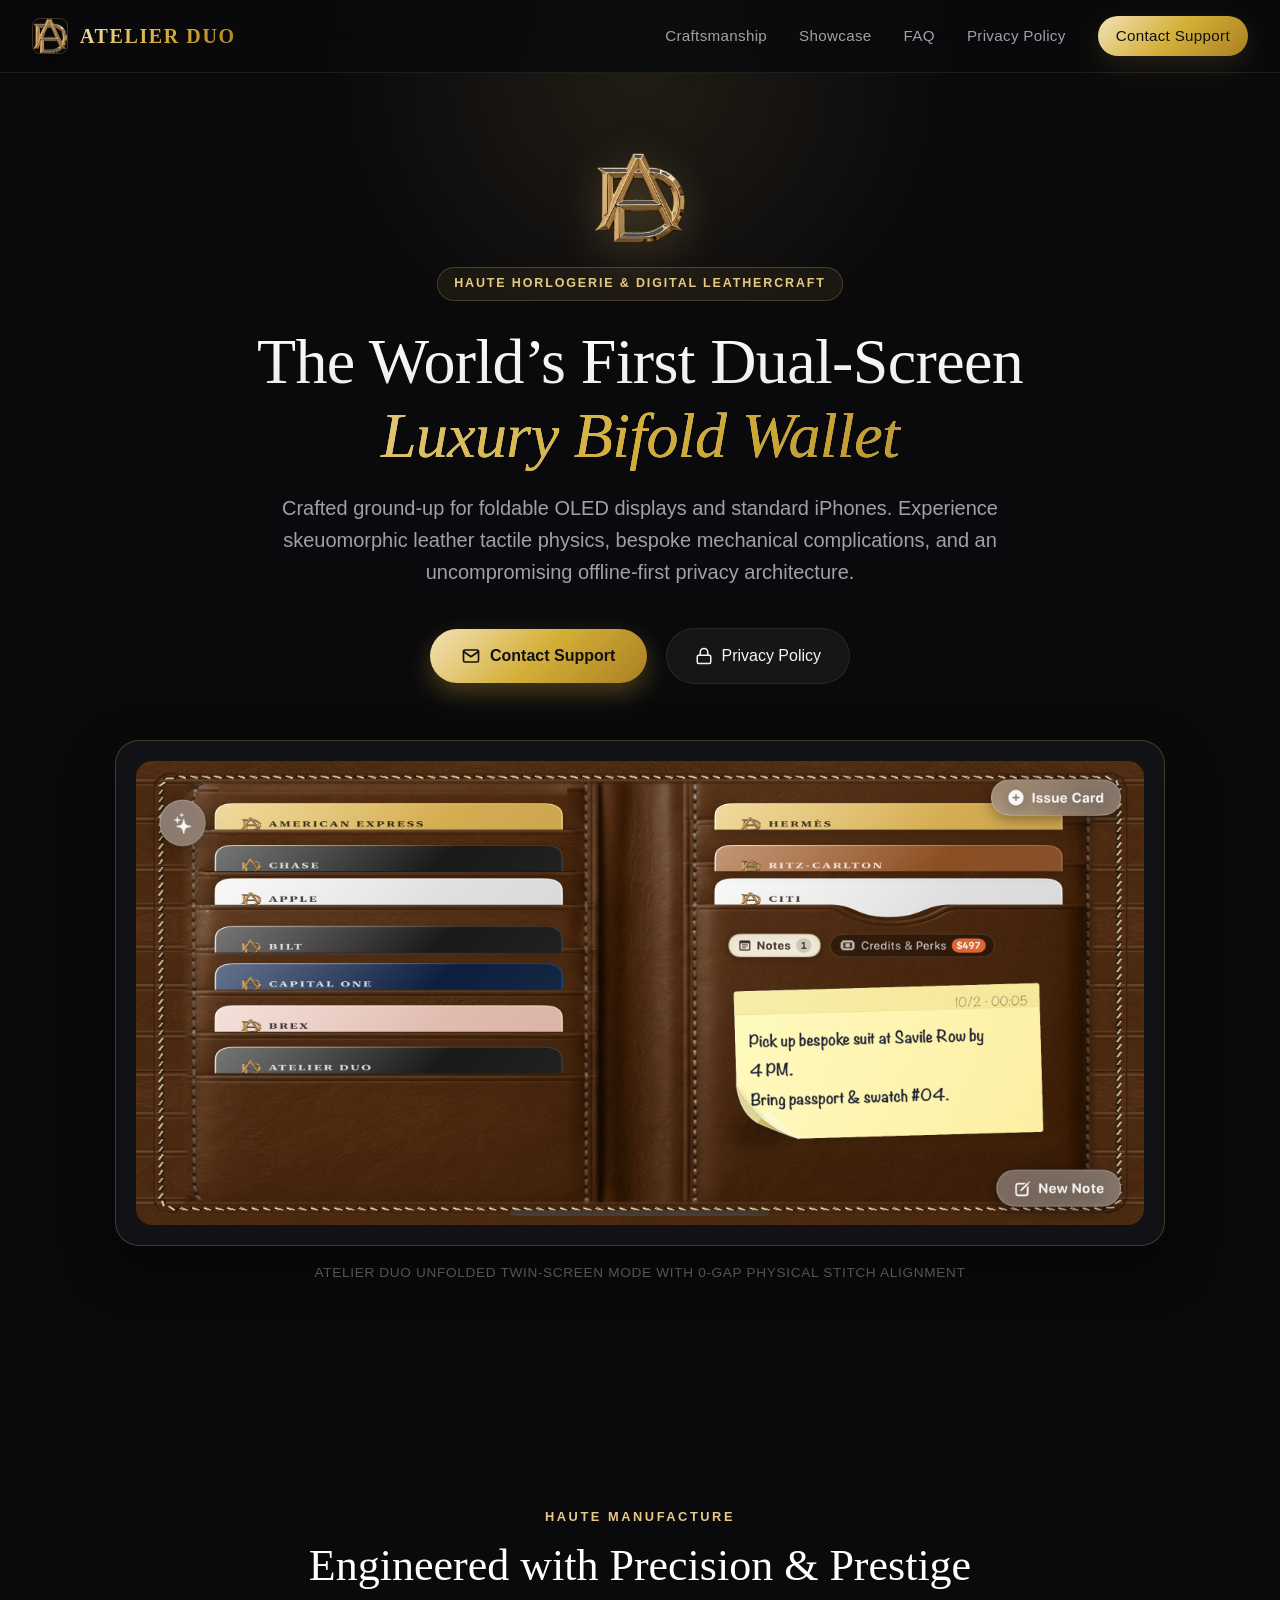
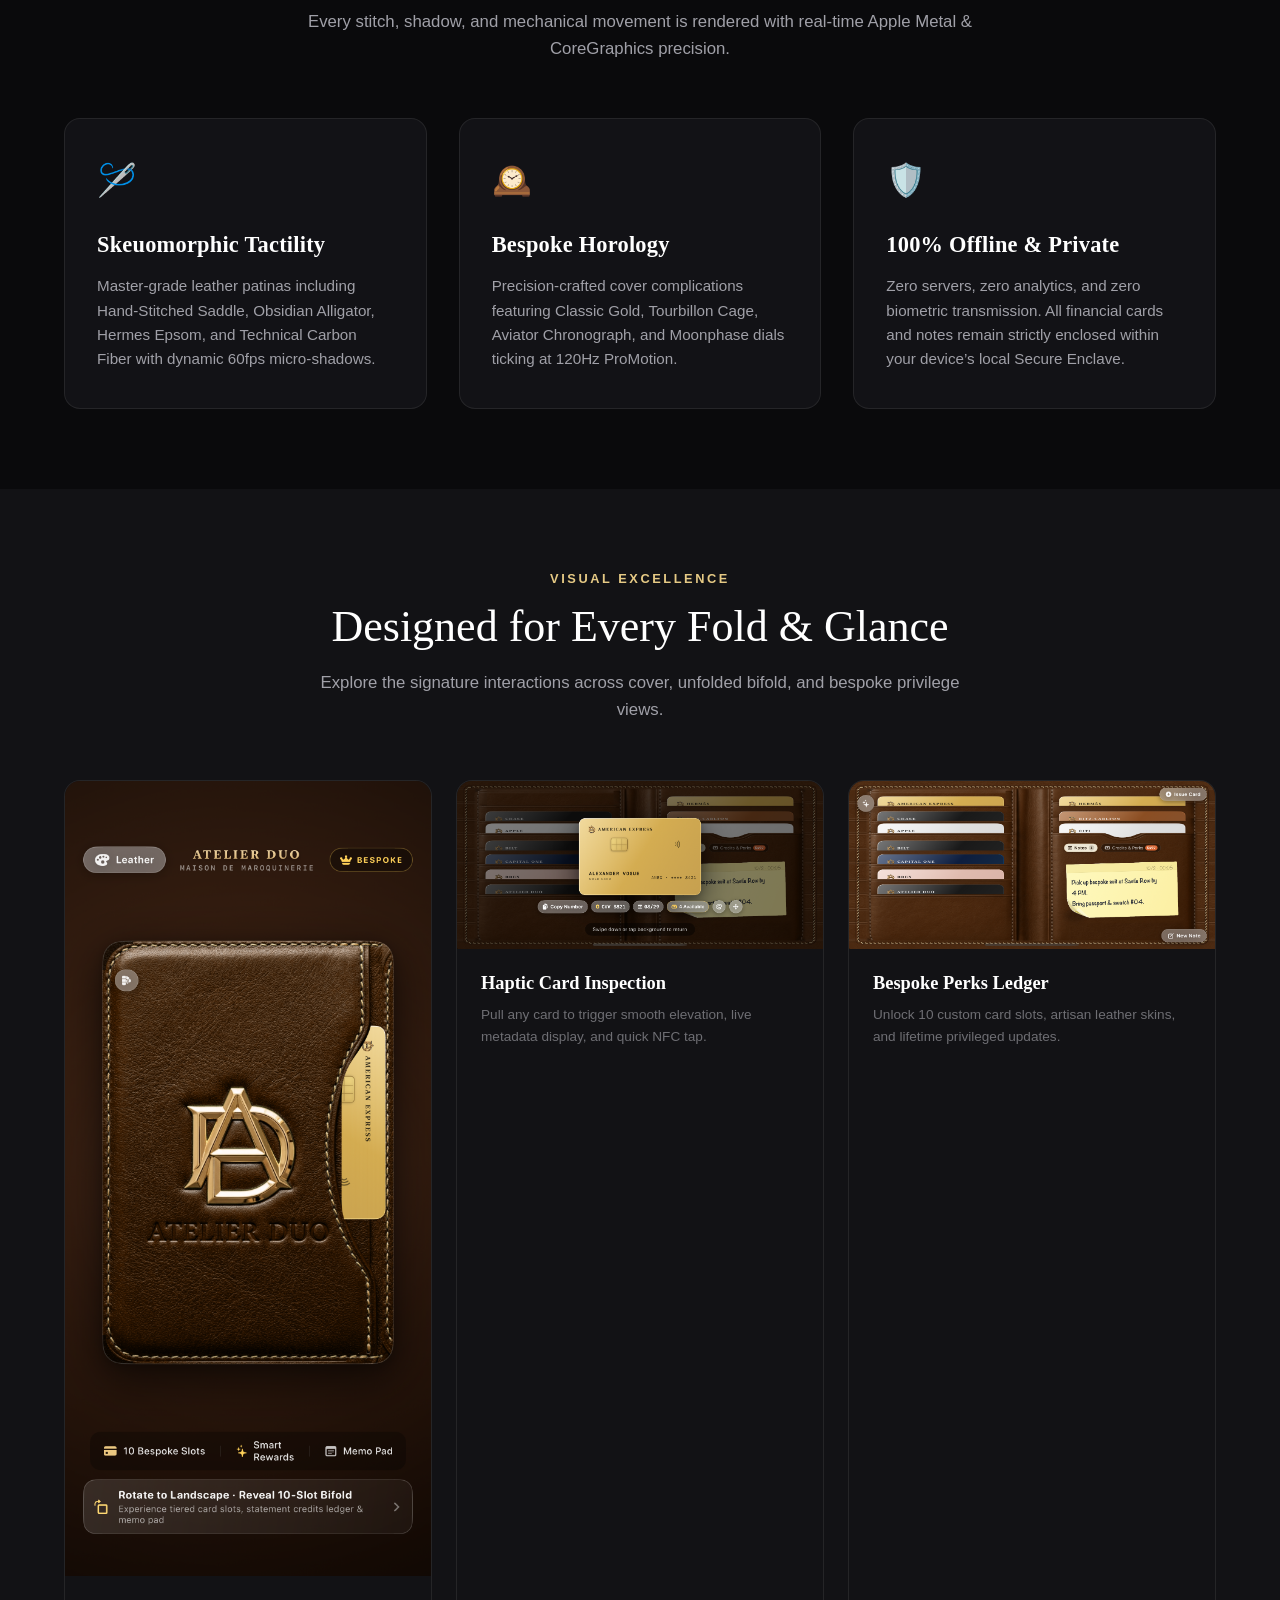
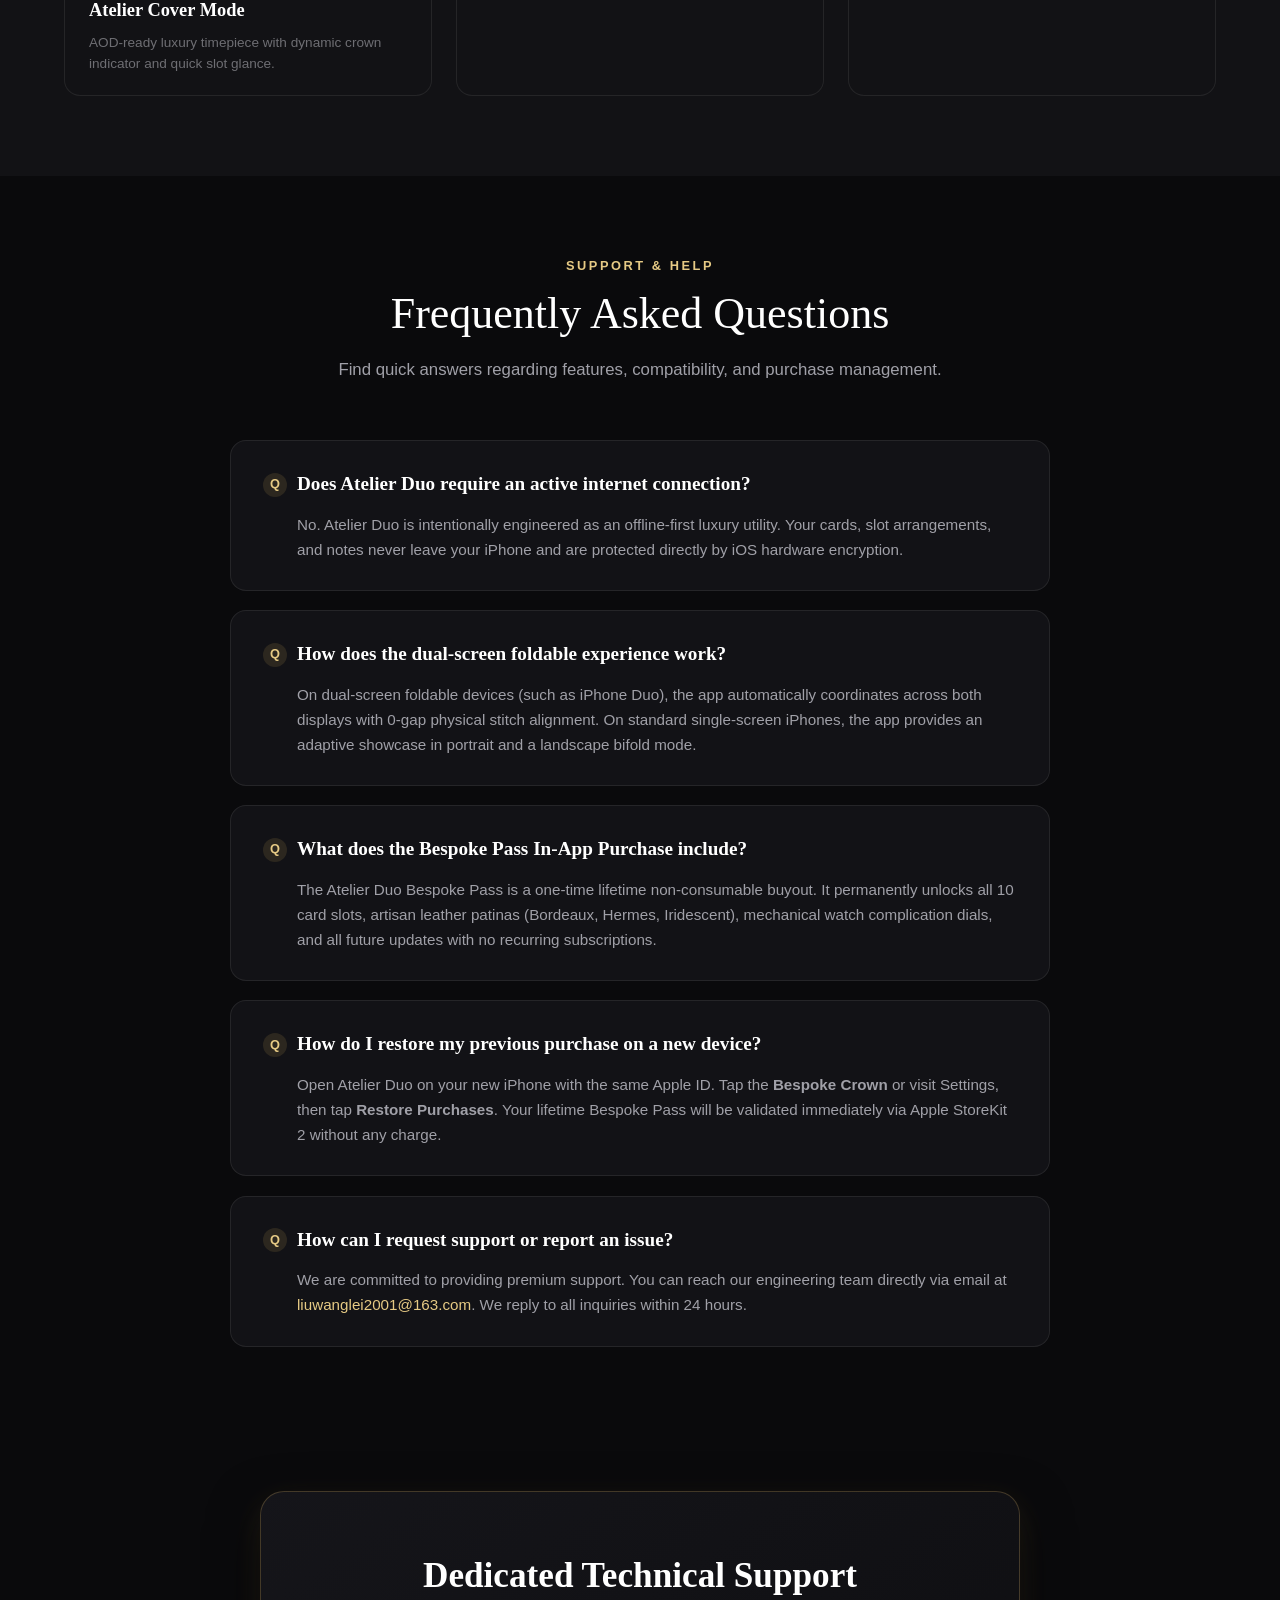
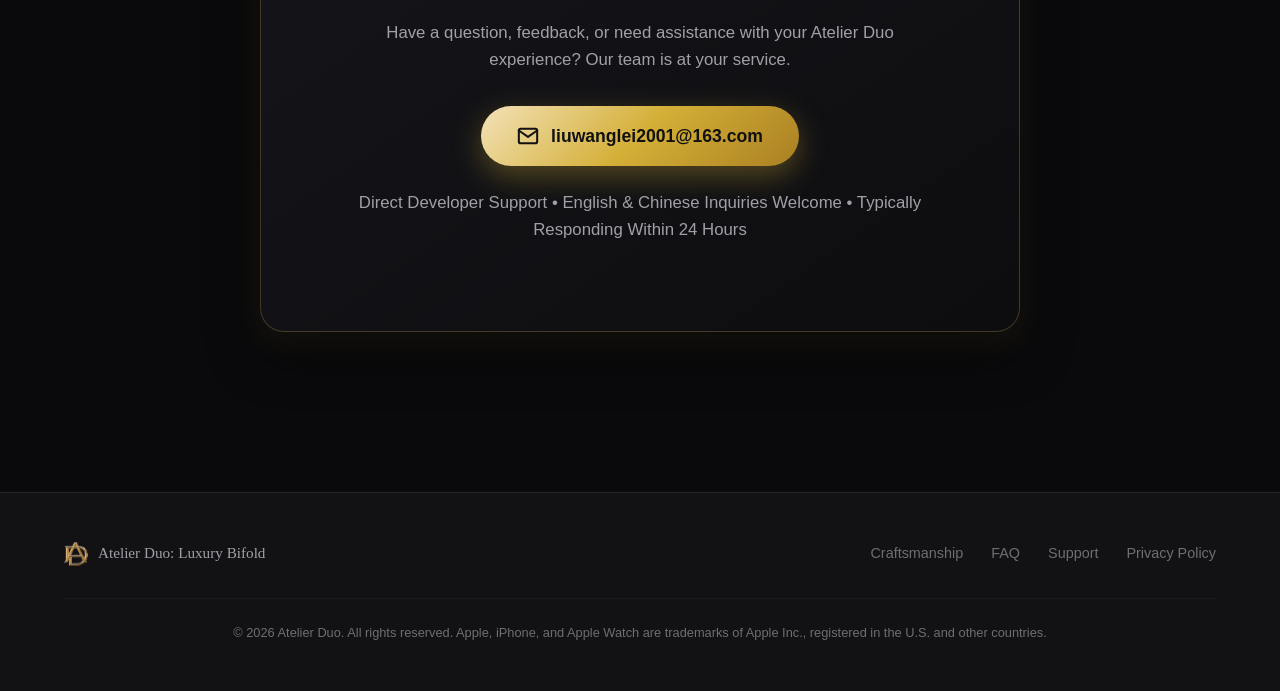
==== index.html @ edeb7d52 "feat: initial release of Atelier Duo official support and privacy policy site" ====
<!doctype html>
<html lang="en">
<head>
  <meta charset="utf-8">
  <meta name="viewport" content="width=device-width, initial-scale=1.0">
  <title>Atelier Duo: Luxury Bifold — Official Support & Showcase</title>
  <meta name="description" content="Official technical support, FAQ, and craftsmanship showcase for Atelier Duo: Luxury Bifold on iOS. Built for dual-screen foldables and standard iPhones.">
  <meta property="og:title" content="Atelier Duo: Luxury Bifold">
  <meta property="og:description" content="The world's first dual-screen haute horlogerie and skeuomorphic leather wallet for iOS.">
  <meta property="og:type" content="website">
  <meta property="og:image" content="./assets/atelier_duo_emblem_gold.png">
  <link rel="icon" type="image/png" href="./assets/atelier_duo_emblem_gold.png">
  <link rel="stylesheet" href="./styles.css">
</head>
<body>

  <!-- Top Navigation -->
  <header class="topbar">
    <a class="brand" href="./index.html" aria-label="Atelier Duo Home">
      <img src="./assets/atelier_duo_emblem_gold.png" alt="Atelier Duo Crest" class="brand-icon">
      <span class="brand-name">Atelier Duo</span>
    </a>
    <nav class="nav">
      <a href="#features">Craftsmanship</a>
      <a href="#gallery">Showcase</a>
      <a href="#faq">FAQ</a>
      <a href="./privacy.html">Privacy Policy</a>
      <a href="#support" class="nav-cta">Contact Support</a>
    </nav>
  </header>

  <main>
    <!-- Hero Section -->
    <section class="hero">
      <div class="container">
        <img src="./assets/atelier_duo_emblem_gold.png" alt="Atelier Duo Crest" class="hero-crest">
        <div class="badge-tag">Haute Horlogerie & Digital Leathercraft</div>
        <h1>
          The World’s First Dual-Screen
          <span class="gold">Luxury Bifold Wallet</span>
        </h1>
        <p class="hero-lead">
          Crafted ground-up for foldable OLED displays and standard iPhones. Experience skeuomorphic leather tactile physics, bespoke mechanical complications, and an uncompromising offline-first privacy architecture.
        </p>
        <div class="hero-actions">
          <a href="#support" class="btn-primary">
            <svg width="18" height="18" viewBox="0 0 24 24" fill="none" stroke="currentColor" stroke-width="2.2" stroke-linecap="round" stroke-linejoin="round"><path d="M4 4h16c1.1 0 2 .9 2 2v12c0 1.1-.9 2-2 2H4c-1.1 0-2-.9-2-2V6c0-1.1.9-2 2-2z"></path><polyline points="22,6 12,13 2,6"></polyline></svg>
            Contact Support
          </a>
          <a href="./privacy.html" class="btn-secondary">
            <svg width="18" height="18" viewBox="0 0 24 24" fill="none" stroke="currentColor" stroke-width="2" stroke-linecap="round" stroke-linejoin="round"><rect x="3" y="11" width="18" height="11" rx="2" ry="2"></rect><path d="M7 11V7a5 5 0 0 1 10 0v4"></path></svg>
            Privacy Policy
          </a>
        </div>

        <!-- Hero Showcase Frame -->
        <div class="showcase-visual">
          <div class="showcase-frame">
            <img src="./assets/en_iphone17_landscape_bifold.png" alt="Atelier Duo Unfolded Bifold Display">
          </div>
          <p class="showcase-caption">Atelier Duo Unfolded Twin-Screen Mode with 0-Gap Physical Stitch Alignment</p>
        </div>
      </div>
    </section>

    <!-- Craftsmanship Features -->
    <section id="features" class="section">
      <div class="container">
        <div class="section-header">
          <p class="section-eyebrow">Haute Manufacture</p>
          <h2 class="section-title">Engineered with Precision & Prestige</h2>
          <p class="section-desc">Every stitch, shadow, and mechanical movement is rendered with real-time Apple Metal & CoreGraphics precision.</p>
        </div>

        <div class="grid-3">
          <div class="card">
            <div class="card-icon">🪡</div>
            <h3>Skeuomorphic Tactility</h3>
            <p>Master-grade leather patinas including Hand-Stitched Saddle, Obsidian Alligator, Hermes Epsom, and Technical Carbon Fiber with dynamic 60fps micro-shadows.</p>
          </div>

          <div class="card">
            <div class="card-icon">🕰️</div>
            <h3>Bespoke Horology</h3>
            <p>Precision-crafted cover complications featuring Classic Gold, Tourbillon Cage, Aviator Chronograph, and Moonphase dials ticking at 120Hz ProMotion.</p>
          </div>

          <div class="card">
            <div class="card-icon">🛡️</div>
            <h3>100% Offline & Private</h3>
            <p>Zero servers, zero analytics, and zero biometric transmission. All financial cards and notes remain strictly enclosed within your device’s local Secure Enclave.</p>
          </div>
        </div>
      </div>
    </section>

    <!-- Visual Showcase Gallery -->
    <section id="gallery" class="section" style="background: var(--bg-secondary);">
      <div class="container">
        <div class="section-header">
          <p class="section-eyebrow">Visual Excellence</p>
          <h2 class="section-title">Designed for Every Fold & Glance</h2>
          <p class="section-desc">Explore the signature interactions across cover, unfolded bifold, and bespoke privilege views.</p>
        </div>

        <div class="gallery-grid">
          <div class="gallery-item">
            <img src="./assets/en_iphone17_cover_fixed_safearea.png" alt="Cover Clock & Quick Glance">
            <div class="gallery-item-info">
              <h4 class="gallery-item-title">Atelier Cover Mode</h4>
              <p class="gallery-item-desc">AOD-ready luxury timepiece with dynamic crown indicator and quick slot glance.</p>
            </div>
          </div>

          <div class="gallery-item">
            <img src="./assets/en_iphone17_hero_pulled.png" alt="Tactile Card Pull Interaction">
            <div class="gallery-item-info">
              <h4 class="gallery-item-title">Haptic Card Inspection</h4>
              <p class="gallery-item-desc">Pull any card to trigger smooth elevation, live metadata display, and quick NFC tap.</p>
            </div>
          </div>

          <div class="gallery-item">
            <img src="./assets/en_iphone17_perks_unlocked.png" alt="Bespoke Pass Perks Ledger">
            <div class="gallery-item-info">
              <h4 class="gallery-item-title">Bespoke Perks Ledger</h4>
              <p class="gallery-item-desc">Unlock 10 custom card slots, artisan leather skins, and lifetime privileged updates.</p>
            </div>
          </div>
        </div>
      </div>
    </section>

    <!-- Frequently Asked Questions -->
    <section id="faq" class="section">
      <div class="container">
        <div class="section-header">
          <p class="section-eyebrow">Support & Help</p>
          <h2 class="section-title">Frequently Asked Questions</h2>
          <p class="section-desc">Find quick answers regarding features, compatibility, and purchase management.</p>
        </div>

        <div class="faq-list">
          <div class="faq-item">
            <h3 class="faq-question">Does Atelier Duo require an active internet connection?</h3>
            <p class="faq-answer">No. Atelier Duo is intentionally engineered as an offline-first luxury utility. Your cards, slot arrangements, and notes never leave your iPhone and are protected directly by iOS hardware encryption.</p>
          </div>

          <div class="faq-item">
            <h3 class="faq-question">How does the dual-screen foldable experience work?</h3>
            <p class="faq-answer">On dual-screen foldable devices (such as iPhone Duo), the app automatically coordinates across both displays with 0-gap physical stitch alignment. On standard single-screen iPhones, the app provides an adaptive showcase in portrait and a landscape bifold mode.</p>
          </div>

          <div class="faq-item">
            <h3 class="faq-question">What does the Bespoke Pass In-App Purchase include?</h3>
            <p class="faq-answer">The Atelier Duo Bespoke Pass is a one-time lifetime non-consumable buyout. It permanently unlocks all 10 card slots, artisan leather patinas (Bordeaux, Hermes, Iridescent), mechanical watch complication dials, and all future updates with no recurring subscriptions.</p>
          </div>

          <div class="faq-item">
            <h3 class="faq-question">How do I restore my previous purchase on a new device?</h3>
            <p class="faq-answer">Open Atelier Duo on your new iPhone with the same Apple ID. Tap the <strong>Bespoke Crown</strong> or visit Settings, then tap <strong>Restore Purchases</strong>. Your lifetime Bespoke Pass will be validated immediately via Apple StoreKit 2 without any charge.</p>
          </div>

          <div class="faq-item">
            <h3 class="faq-question">How can I request support or report an issue?</h3>
            <p class="faq-answer">We are committed to providing premium support. You can reach our engineering team directly via email at <a href="mailto:liuwanglei2001@163.com">liuwanglei2001@163.com</a>. We reply to all inquiries within 24 hours.</p>
          </div>
        </div>
      </div>
    </section>

    <!-- Technical Support Contact Section -->
    <section id="support" class="section" style="padding-top: 2rem;">
      <div class="container">
        <div class="support-box">
          <h2>Dedicated Technical Support</h2>
          <p>
            Have a question, feedback, or need assistance with your Atelier Duo experience? Our team is at your service.
          </p>
          <a href="mailto:liuwanglei2001@163.com?subject=Atelier%20Duo%20Support%20Request" class="contact-email-btn">
            <svg width="22" height="22" viewBox="0 0 24 24" fill="none" stroke="currentColor" stroke-width="2.2" stroke-linecap="round" stroke-linejoin="round"><path d="M4 4h16c1.1 0 2 .9 2 2v12c0 1.1-.9 2-2 2H4c-1.1 0-2-.9-2-2V6c0-1.1.9-2 2-2z"></path><polyline points="22,6 12,13 2,6"></polyline></svg>
            liuwanglei2001@163.com
          </a>
          <p class="contact-notes">
            Direct Developer Support • English & Chinese Inquiries Welcome • Typically Responding Within 24 Hours
          </p>
        </div>
      </div>
    </section>
  </main>

  <!-- Footer -->
  <footer>
    <div class="container">
      <div class="footer-content">
        <div class="footer-brand">
          <img src="./assets/atelier_duo_emblem_gold.png" alt="Emblem" style="width: 24px; height: 24px;">
          <span>Atelier Duo: Luxury Bifold</span>
        </div>
        <div class="footer-links">
          <a href="#features">Craftsmanship</a>
          <a href="#faq">FAQ</a>
          <a href="#support">Support</a>
          <a href="./privacy.html">Privacy Policy</a>
        </div>
      </div>
      <div class="footer-copy">
        <p>&copy; 2026 Atelier Duo. All rights reserved. Apple, iPhone, and Apple Watch are trademarks of Apple Inc., registered in the U.S. and other countries.</p>
      </div>
    </div>
  </footer>

</body>
</html>
---- styles.css ----
/* Atelier Duo: Luxury Bifold — Official Style System */
:root {
  --bg-primary: #0A0A0C;
  --bg-secondary: #121215;
  --bg-card: rgba(22, 22, 26, 0.75);
  --bg-card-hover: rgba(28, 28, 33, 0.9);
  --border-subtle: rgba(255, 255, 255, 0.08);
  --border-gold: rgba(197, 160, 89, 0.28);
  --border-gold-glow: rgba(230, 202, 133, 0.45);
  --gold-primary: #C5A059;
  --gold-light: #E6CA85;
  --gold-dark: #8F6B32;
  --gold-gradient: linear-gradient(135deg, #F3E2B8 0%, #D4AF37 50%, #AA8022 100%);
  --text-primary: #F5F5F7;
  --text-secondary: #A0A0A8;
  --text-muted: #6E6E73;
  --font-serif: "New York", "Didot", "Bodoni MT", "Cinzel", Georgia, serif;
  --font-sans: -apple-system, BlinkMacSystemFont, "SF Pro Display", "SF Pro Text", "Helvetica Neue", sans-serif;
  --shadow-luxury: 0 20px 50px rgba(0, 0, 0, 0.6);
  --shadow-gold: 0 10px 30px rgba(197, 160, 89, 0.15);
  --radius-sm: 8px;
  --radius-md: 16px;
  --radius-lg: 24px;
}

* {
  margin: 0;
  padding: 0;
  box-sizing: border-box;
}

html {
  scroll-behavior: smooth;
}

body {
  background-color: var(--bg-primary);
  color: var(--text-primary);
  font-family: var(--font-sans);
  font-size: 16px;
  line-height: 1.6;
  -webkit-font-smoothing: antialiased;
  -moz-osx-font-smoothing: grayscale;
  overflow-x: hidden;
  position: relative;
}

/* Background Atmosphere Glows */
body::before {
  content: "";
  position: fixed;
  top: -150px;
  left: 50%;
  transform: translateX(-50%);
  width: 800px;
  height: 450px;
  background: radial-gradient(circle, rgba(197, 160, 89, 0.12) 0%, rgba(10, 10, 12, 0) 70%);
  pointer-events: none;
  z-index: 0;
}

a {
  color: var(--gold-light);
  text-decoration: none;
  transition: all 0.25s ease;
}

a:hover {
  color: #FFF;
}

/* Top Navigation Bar */
.topbar {
  position: sticky;
  top: 0;
  z-index: 100;
  display: flex;
  align-items: center;
  justify-content: space-between;
  padding: 1rem 2rem;
  background: rgba(10, 10, 12, 0.82);
  backdrop-filter: blur(20px);
  -webkit-backdrop-filter: blur(20px);
  border-bottom: 1px solid var(--border-subtle);
}

.brand {
  display: flex;
  align-items: center;
  gap: 12px;
  text-decoration: none;
}

.brand-icon {
  width: 36px;
  height: 36px;
  border-radius: 8px;
  object-fit: cover;
  box-shadow: 0 4px 12px rgba(0, 0, 0, 0.5);
  border: 1px solid var(--border-gold);
}

.brand-name {
  font-family: var(--font-serif);
  font-size: 1.25rem;
  font-weight: 600;
  letter-spacing: 0.08em;
  background: var(--gold-gradient);
  -webkit-background-clip: text;
  -webkit-text-fill-color: transparent;
  text-transform: uppercase;
}

.nav {
  display: flex;
  align-items: center;
  gap: 2rem;
}

.nav a {
  color: var(--text-secondary);
  font-size: 0.95rem;
  font-weight: 500;
  letter-spacing: 0.02em;
}

.nav a:hover, .nav a.active {
  color: var(--gold-light);
}

.nav-cta {
  padding: 8px 18px;
  border-radius: 30px;
  background: var(--gold-gradient);
  color: #111 !important;
  font-weight: 600;
  font-size: 0.9rem;
  letter-spacing: 0.03em;
  box-shadow: var(--shadow-gold);
  transition: transform 0.2s ease, box-shadow 0.2s ease;
}

.nav-cta:hover {
  transform: translateY(-1px);
  box-shadow: 0 6px 20px rgba(212, 175, 55, 0.35);
}

/* Layout Containers */
.container {
  max-width: 1200px;
  margin: 0 auto;
  padding: 0 1.5rem;
  position: relative;
  z-index: 1;
}

/* Hero Section */
.hero {
  padding: 5rem 0 4rem;
  text-align: center;
  position: relative;
}

.hero-crest {
  width: 90px;
  height: 90px;
  margin: 0 auto 1.5rem;
  display: block;
  filter: drop-shadow(0 10px 20px rgba(197, 160, 89, 0.3));
  animation: crest-float 6s ease-in-out infinite;
}

@keyframes crest-float {
  0%, 100% { transform: translateY(0); }
  50% { transform: translateY(-6px); }
}

.badge-tag {
  display: inline-block;
  padding: 6px 16px;
  font-size: 0.78rem;
  font-weight: 600;
  letter-spacing: 0.15em;
  text-transform: uppercase;
  color: var(--gold-light);
  border: 1px solid var(--border-gold);
  border-radius: 20px;
  background: rgba(197, 160, 89, 0.08);
  margin-bottom: 1.5rem;
}

.hero h1 {
  font-family: var(--font-serif);
  font-size: clamp(2.5rem, 5vw, 4.2rem);
  font-weight: 500;
  line-height: 1.15;
  letter-spacing: -0.01em;
  margin-bottom: 1.25rem;
  background: linear-gradient(180deg, #FFFFFF 0%, #D4D4D8 100%);
  -webkit-background-clip: text;
  -webkit-text-fill-color: transparent;
}

.hero h1 span.gold {
  background: var(--gold-gradient);
  -webkit-background-clip: text;
  -webkit-text-fill-color: transparent;
  display: block;
  font-style: italic;
  font-family: var(--font-serif);
}

.hero-lead {
  font-size: clamp(1.05rem, 2vw, 1.25rem);
  color: var(--text-secondary);
  max-width: 720px;
  margin: 0 auto 2.5rem;
  line-height: 1.6;
}

.hero-actions {
  display: flex;
  justify-content: center;
  align-items: center;
  gap: 1.2rem;
  flex-wrap: wrap;
}

.btn-primary {
  display: inline-flex;
  align-items: center;
  gap: 10px;
  background: var(--gold-gradient);
  color: #111;
  font-weight: 600;
  padding: 14px 32px;
  border-radius: 40px;
  font-size: 1rem;
  box-shadow: 0 10px 25px rgba(212, 175, 55, 0.3);
  transition: all 0.25s ease;
}

.btn-primary:hover {
  transform: translateY(-2px);
  box-shadow: 0 14px 35px rgba(212, 175, 55, 0.45);
  color: #000;
}

.btn-secondary {
  display: inline-flex;
  align-items: center;
  gap: 8px;
  background: rgba(255, 255, 255, 0.05);
  color: var(--text-primary);
  font-weight: 500;
  padding: 14px 28px;
  border-radius: 40px;
  font-size: 1rem;
  border: 1px solid var(--border-subtle);
  transition: all 0.25s ease;
}

.btn-secondary:hover {
  background: rgba(255, 255, 255, 0.1);
  border-color: var(--border-gold);
  color: var(--gold-light);
}

/* Showcase Visual Banner */
.showcase-visual {
  margin: 3.5rem auto 5rem;
  max-width: 1050px;
  position: relative;
}

.showcase-frame {
  background: var(--bg-card);
  border: 1px solid var(--border-gold);
  border-radius: var(--radius-lg);
  padding: 1.25rem;
  box-shadow: var(--shadow-luxury);
  position: relative;
  overflow: hidden;
}

.showcase-frame img {
  width: 100%;
  height: auto;
  border-radius: calc(var(--radius-lg) - 8px);
  display: block;
}

.showcase-caption {
  margin-top: 1rem;
  font-size: 0.85rem;
  color: var(--text-muted);
  text-align: center;
  letter-spacing: 0.05em;
  text-transform: uppercase;
}

/* Feature Grid */
.section {
  padding: 5rem 0;
}

.section-header {
  text-align: center;
  max-width: 680px;
  margin: 0 auto 3.5rem;
}

.section-eyebrow {
  font-size: 0.8rem;
  font-weight: 600;
  letter-spacing: 0.2em;
  text-transform: uppercase;
  color: var(--gold-light);
  margin-bottom: 0.75rem;
}

.section-title {
  font-family: var(--font-serif);
  font-size: clamp(2rem, 3.5vw, 2.75rem);
  font-weight: 500;
  line-height: 1.2;
  margin-bottom: 1rem;
  color: #FFF;
}

.section-desc {
  font-size: 1.05rem;
  color: var(--text-secondary);
}

.grid-3 {
  display: grid;
  grid-template-columns: repeat(auto-fit, minmax(320px, 1fr));
  gap: 2rem;
}

.card {
  background: var(--bg-card);
  border: 1px solid var(--border-subtle);
  border-radius: var(--radius-md);
  padding: 2.25rem 2rem;
  transition: all 0.3s ease;
  position: relative;
  overflow: hidden;
}

.card::before {
  content: "";
  position: absolute;
  top: 0;
  left: 0;
  right: 0;
  height: 2px;
  background: var(--gold-gradient);
  opacity: 0;
  transition: opacity 0.3s ease;
}

.card:hover {
  transform: translateY(-4px);
  border-color: var(--border-gold);
  background: var(--bg-card-hover);
  box-shadow: 0 15px 35px rgba(0, 0, 0, 0.4);
}

.card:hover::before {
  opacity: 1;
}

.card-icon {
  font-size: 2rem;
  margin-bottom: 1.25rem;
  display: inline-block;
}

.card h3 {
  font-family: var(--font-serif);
  font-size: 1.4rem;
  font-weight: 600;
  color: #FFF;
  margin-bottom: 0.75rem;
  letter-spacing: 0.01em;
}

.card p {
  color: var(--text-secondary);
  font-size: 0.95rem;
  line-height: 1.6;
}

/* Gallery Showcase */
.gallery-grid {
  display: grid;
  grid-template-columns: repeat(auto-fit, minmax(280px, 1fr));
  gap: 1.5rem;
  margin-top: 2.5rem;
}

.gallery-item {
  background: var(--bg-secondary);
  border: 1px solid var(--border-subtle);
  border-radius: var(--radius-md);
  overflow: hidden;
  transition: all 0.3s ease;
}

.gallery-item:hover {
  border-color: var(--border-gold);
  transform: translateY(-4px);
}

.gallery-item img {
  width: 100%;
  height: auto;
  display: block;
}

.gallery-item-info {
  padding: 1.25rem 1.5rem;
}

.gallery-item-title {
  font-family: var(--font-serif);
  font-size: 1.15rem;
  color: #FFF;
  margin-bottom: 0.35rem;
}

.gallery-item-desc {
  font-size: 0.85rem;
  color: var(--text-muted);
}

/* FAQ Accordion */
.faq-list {
  max-width: 820px;
  margin: 0 auto;
  display: flex;
  flex-direction: column;
  gap: 1.2rem;
}

.faq-item {
  background: var(--bg-card);
  border: 1px solid var(--border-subtle);
  border-radius: var(--radius-md);
  padding: 1.75rem 2rem;
  transition: border-color 0.25s ease;
}

.faq-item:hover {
  border-color: var(--border-gold);
}

.faq-question {
  font-family: var(--font-serif);
  font-size: 1.2rem;
  font-weight: 600;
  color: #FFF;
  margin-bottom: 0.75rem;
  display: flex;
  align-items: center;
  gap: 10px;
}

.faq-question::before {
  content: "Q";
  display: inline-flex;
  align-items: center;
  justify-content: center;
  width: 24px;
  height: 24px;
  border-radius: 50%;
  background: rgba(197, 160, 89, 0.15);
  color: var(--gold-light);
  font-size: 0.8rem;
  font-family: var(--font-sans);
  font-weight: 700;
}

.faq-answer {
  color: var(--text-secondary);
  font-size: 0.95rem;
  line-height: 1.65;
  padding-left: 34px;
}

/* Support Contact Box */
.support-box {
  background: linear-gradient(145deg, rgba(22, 22, 27, 0.95) 0%, rgba(14, 14, 17, 0.95) 100%);
  border: 1px solid var(--border-gold);
  border-radius: var(--radius-lg);
  padding: 3.5rem 2.5rem;
  text-align: center;
  max-width: 760px;
  margin: 2rem auto 0;
  box-shadow: var(--shadow-luxury), var(--shadow-gold);
  position: relative;
}

.support-box h2 {
  font-family: var(--font-serif);
  font-size: 2.2rem;
  color: #FFF;
  margin-bottom: 1rem;
}

.support-box p {
  color: var(--text-secondary);
  font-size: 1.05rem;
  margin-bottom: 2rem;
  max-width: 580px;
  margin-left: auto;
  margin-right: auto;
}

.contact-email-btn {
  display: inline-flex;
  align-items: center;
  gap: 12px;
  background: var(--gold-gradient);
  color: #111;
  font-weight: 700;
  font-size: 1.1rem;
  padding: 16px 36px;
  border-radius: 40px;
  box-shadow: 0 10px 30px rgba(212, 175, 55, 0.35);
  transition: all 0.25s ease;
}

.contact-email-btn:hover {
  transform: translateY(-2px);
  box-shadow: 0 15px 40px rgba(212, 175, 55, 0.5);
  color: #000;
}

.contact-notes {
  margin-top: 1.5rem;
  font-size: 0.85rem;
  color: var(--text-muted);
}

/* Privacy Document Styling */
.privacy-page {
  padding: 4rem 0 6rem;
  max-width: 860px;
  margin: 0 auto;
}

.privacy-header {
  text-align: center;
  margin-bottom: 3.5rem;
  padding-bottom: 2rem;
  border-bottom: 1px solid var(--border-subtle);
}

.privacy-header h1 {
  font-family: var(--font-serif);
  font-size: clamp(2.2rem, 4vw, 3rem);
  font-weight: 500;
  color: #FFF;
  margin-bottom: 0.75rem;
}

.privacy-meta {
  color: var(--gold-light);
  font-size: 0.9rem;
  letter-spacing: 0.05em;
  text-transform: uppercase;
}

.privacy-body {
  font-size: 1rem;
  line-height: 1.8;
  color: #D4D4D8;
}

.privacy-body h2 {
  font-family: var(--font-serif);
  font-size: 1.6rem;
  font-weight: 600;
  color: #FFF;
  margin: 2.5rem 0 1rem;
  padding-bottom: 0.5rem;
  border-bottom: 1px solid rgba(255, 255, 255, 0.05);
}

.privacy-body p {
  margin-bottom: 1.25rem;
}

.privacy-body ul {
  margin: 0 0 1.5rem 1.5rem;
  color: var(--text-secondary);
}

.privacy-body li {
  margin-bottom: 0.5rem;
}

.privacy-highlight-box {
  background: rgba(197, 160, 89, 0.08);
  border: 1px solid var(--border-gold);
  border-radius: var(--radius-md);
  padding: 1.5rem;
  margin: 2rem 0;
}

.privacy-highlight-box p {
  margin: 0;
  color: var(--gold-light);
  font-weight: 500;
}

/* Footer */
footer {
  border-top: 1px solid var(--border-subtle);
  background: var(--bg-secondary);
  padding: 3rem 0;
  margin-top: 5rem;
}

.footer-content {
  display: flex;
  justify-content: space-between;
  align-items: center;
  flex-wrap: wrap;
  gap: 1.5rem;
}

.footer-brand {
  display: flex;
  align-items: center;
  gap: 10px;
  font-family: var(--font-serif);
  color: var(--text-secondary);
  font-size: 0.95rem;
}

.footer-links {
  display: flex;
  gap: 1.75rem;
}

.footer-links a {
  color: var(--text-muted);
  font-size: 0.9rem;
}

.footer-links a:hover {
  color: var(--gold-light);
}

.footer-copy {
  width: 100%;
  text-align: center;
  color: var(--text-muted);
  font-size: 0.8rem;
  margin-top: 2rem;
  padding-top: 1.5rem;
  border-top: 1px solid rgba(255, 255, 255, 0.04);
}

/* Mobile Responsiveness */
@media (max-width: 768px) {
  .topbar {
    padding: 0.85rem 1rem;
  }
  
  .nav {
    gap: 1rem;
  }

  .nav a:not(.nav-cta) {
    display: none;
  }

  .hero {
    padding: 3.5rem 0 2.5rem;
  }

  .support-box {
    padding: 2.5rem 1.25rem;
  }

  .footer-content {
    flex-direction: column;
    text-align: center;
  }
}
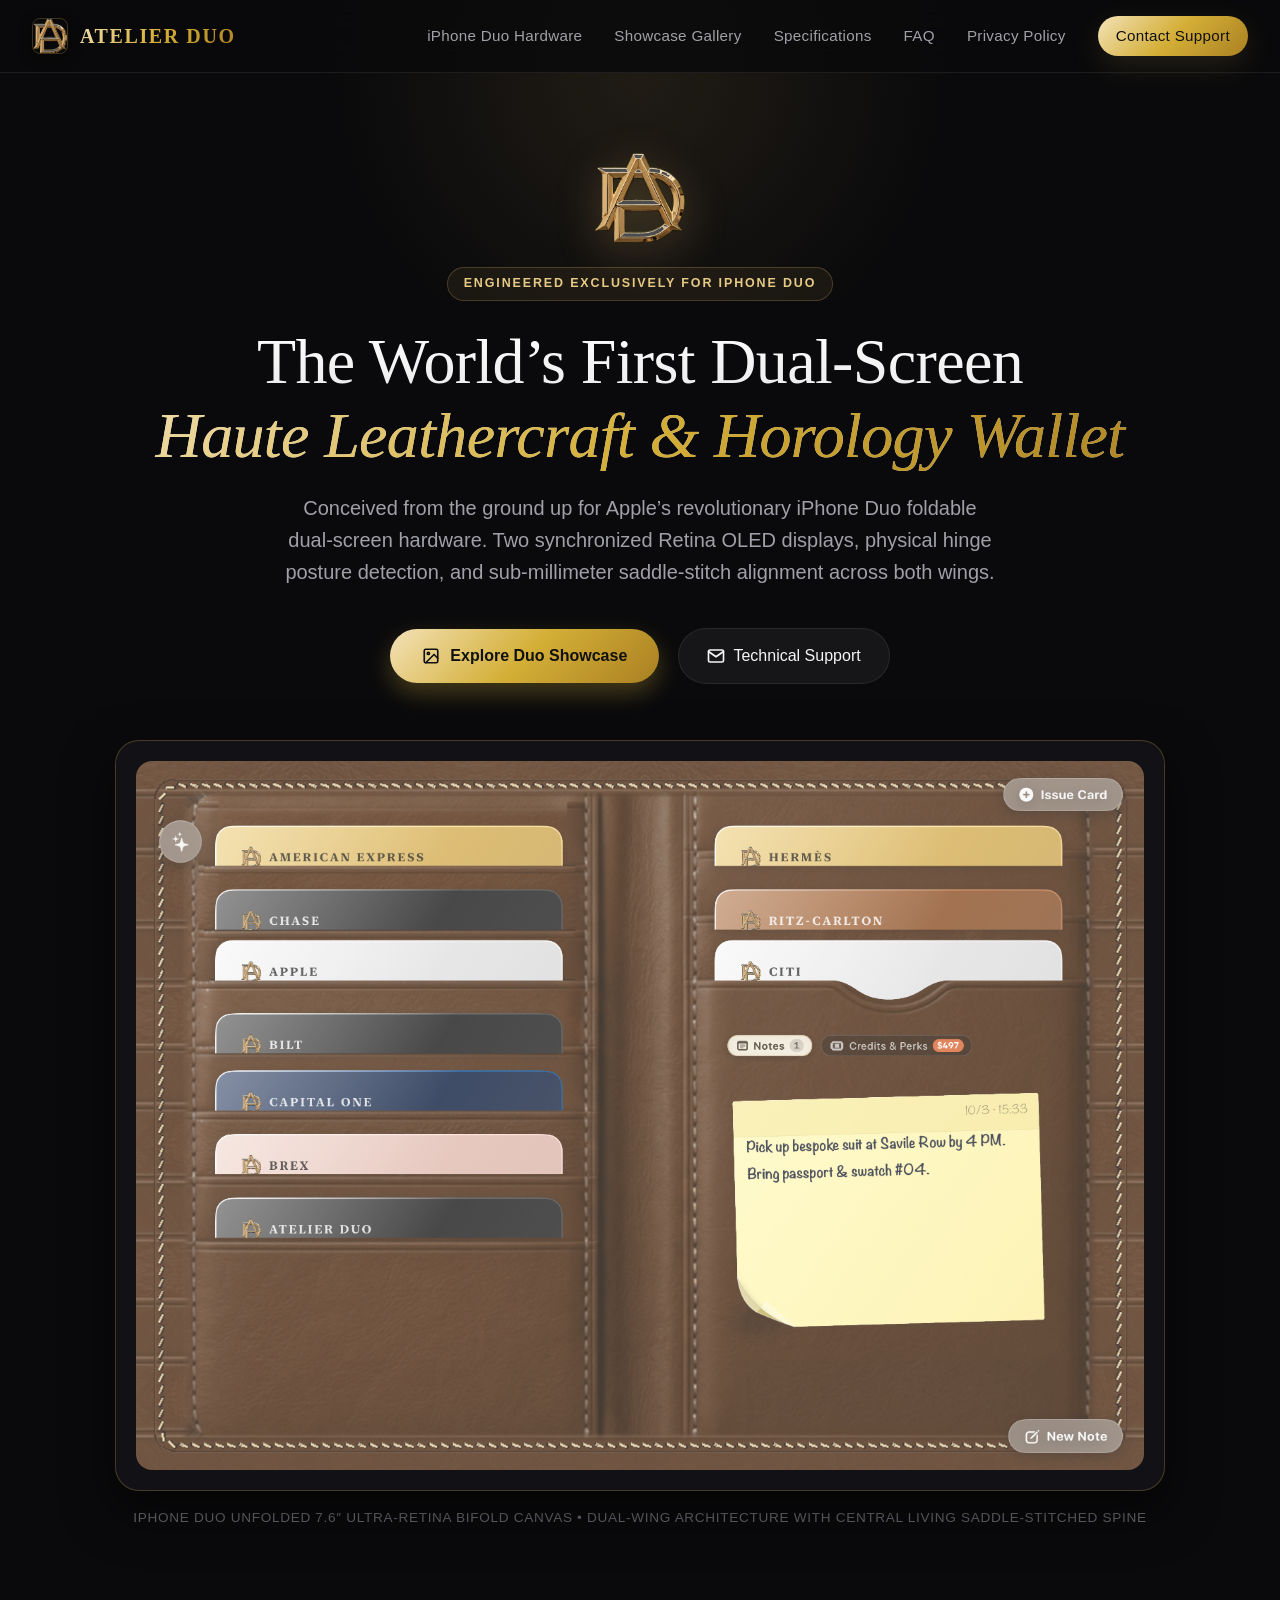
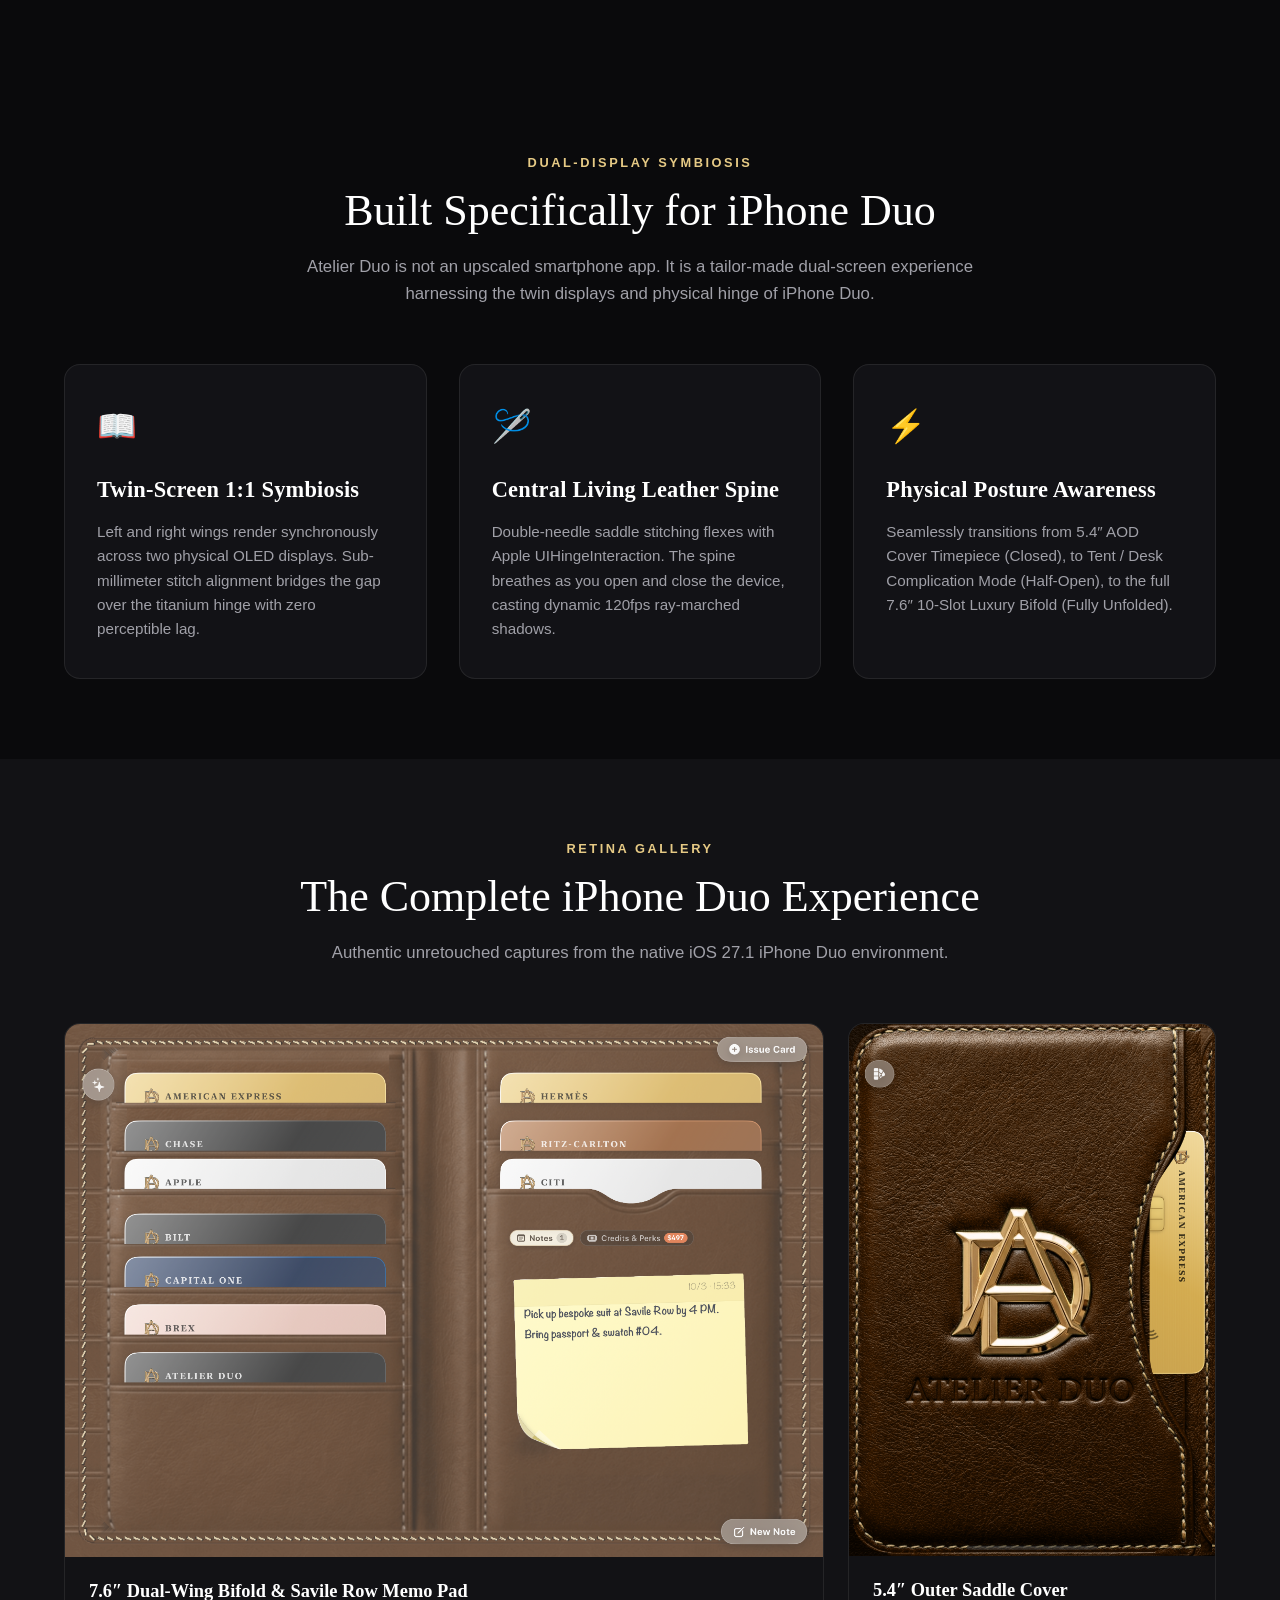
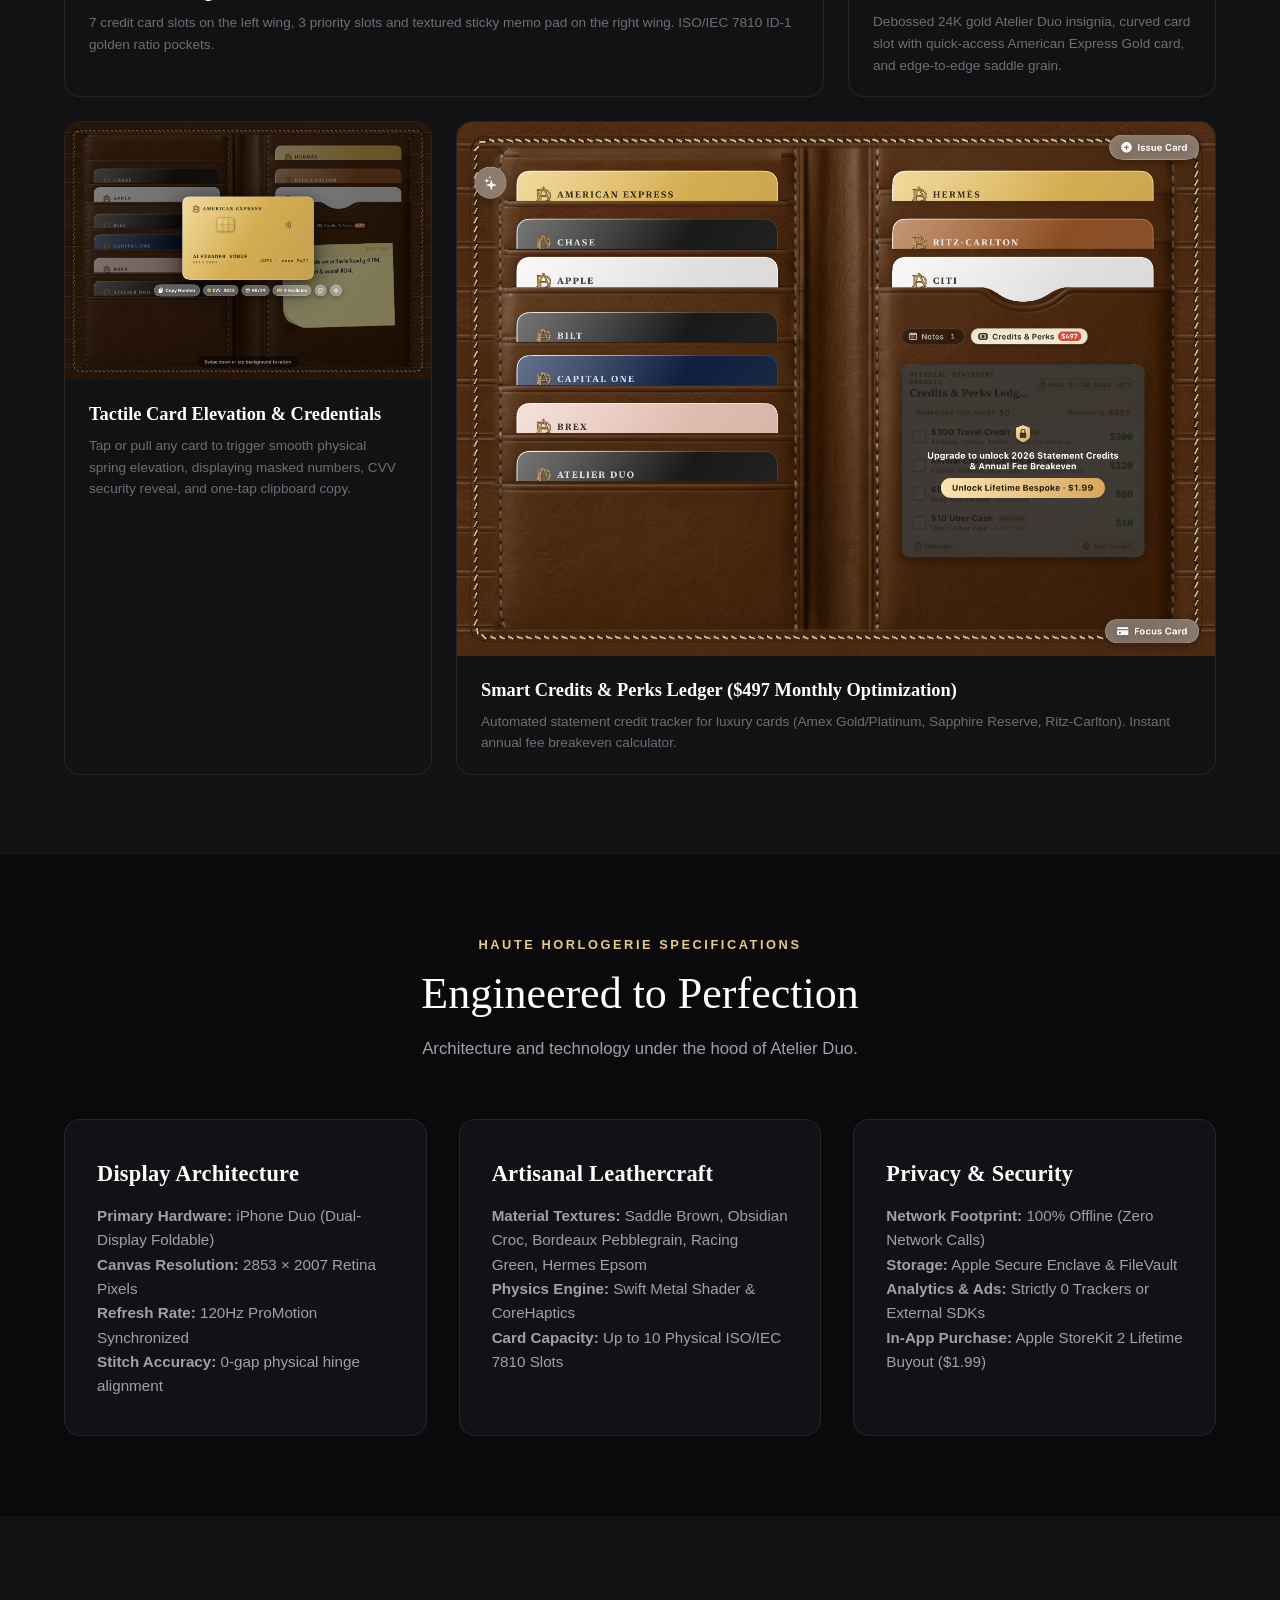
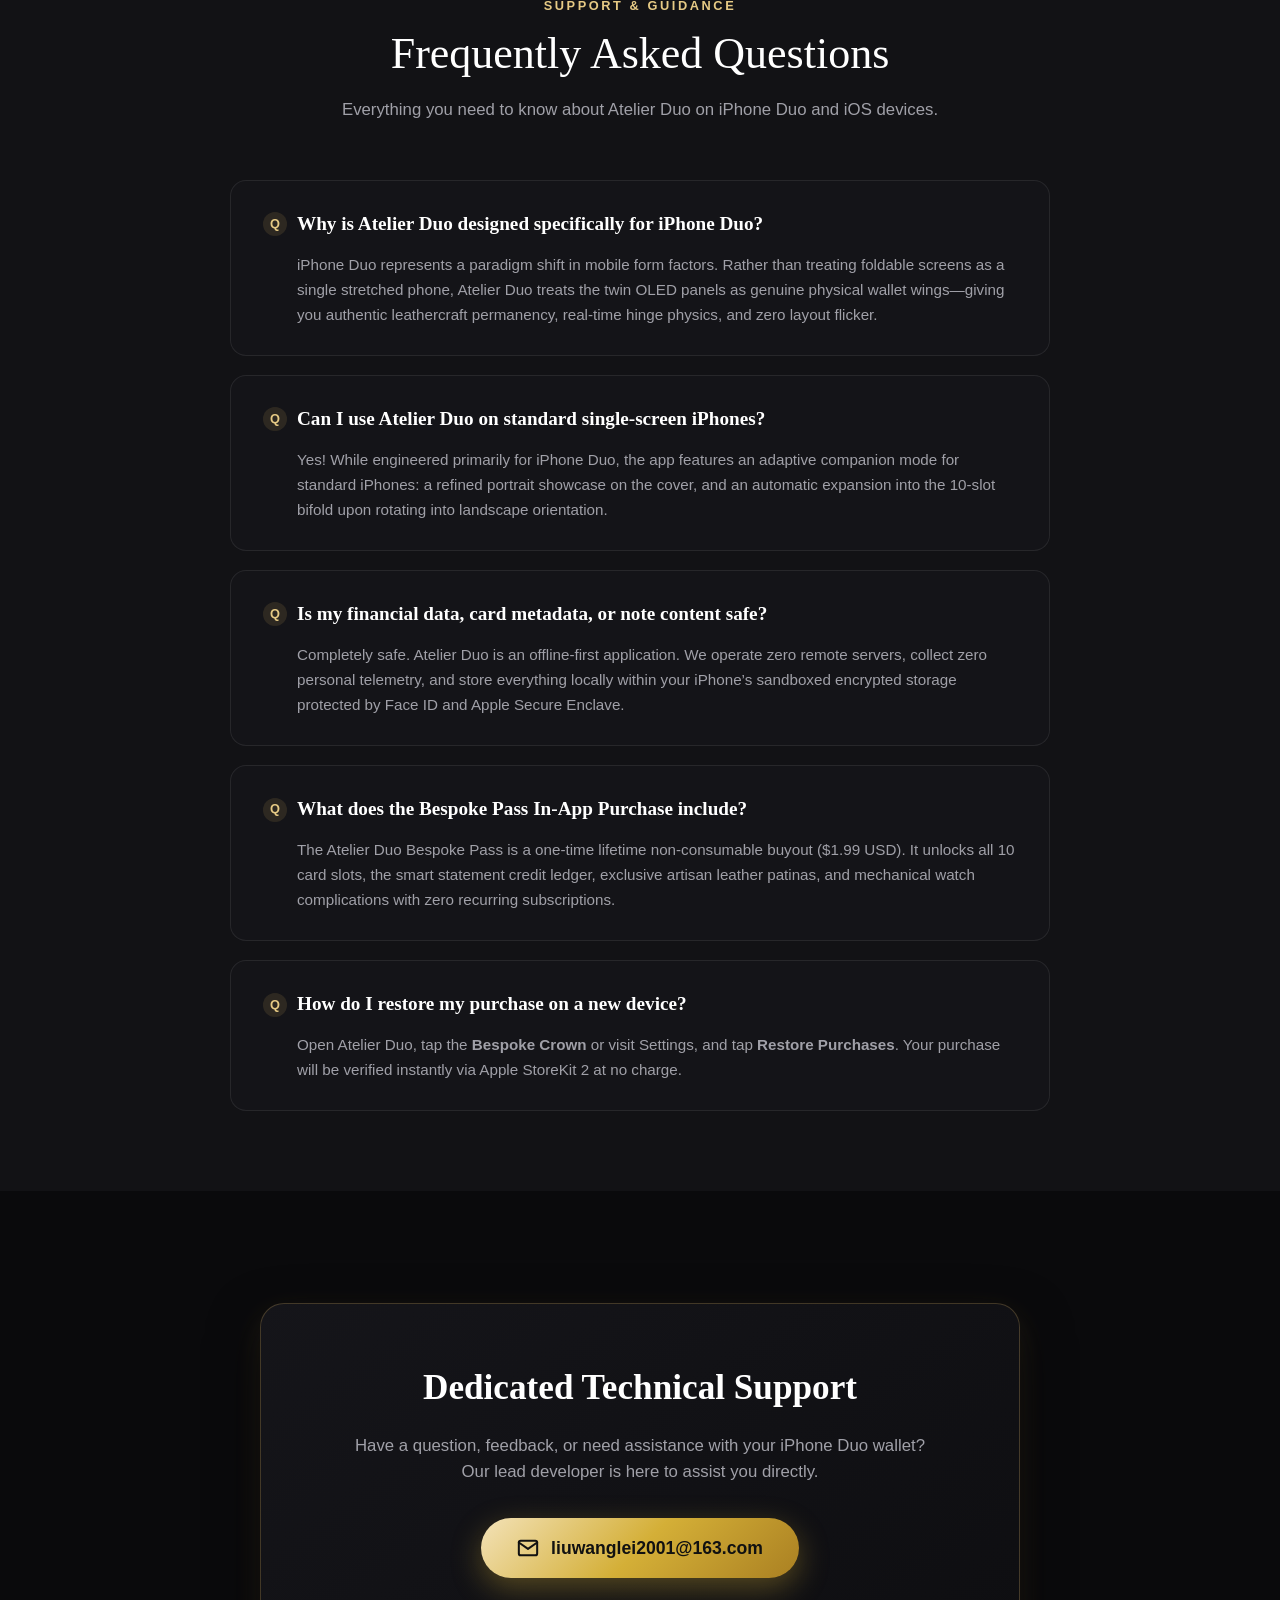
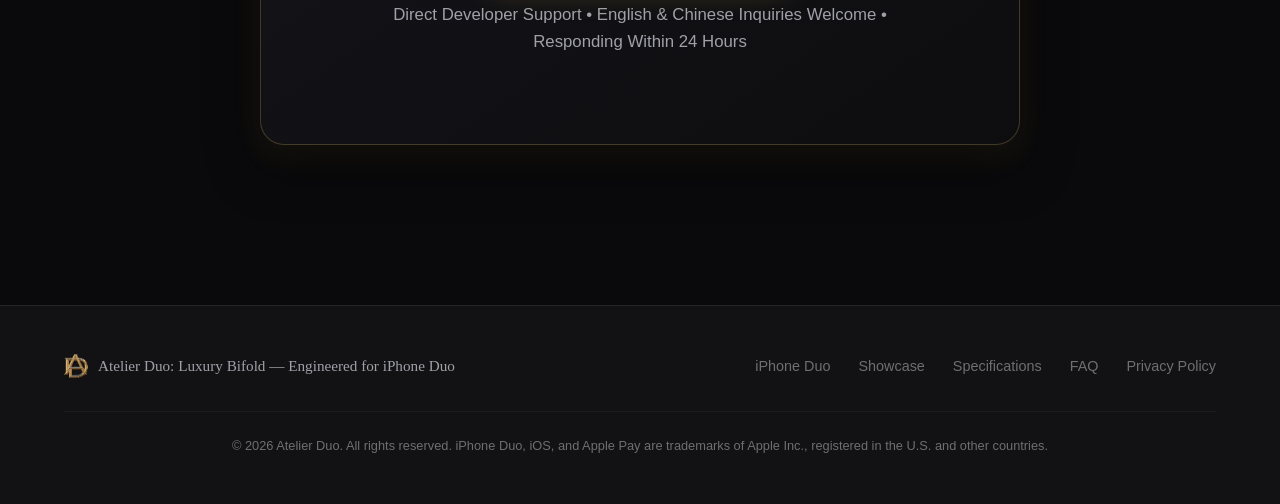
==== commit e74598b5: "feat: redesign showcase with native iPhone Duo 7.6-inch unfolded dual-screen flagship visuals" ====
--- a/index.html
+++ b/index.html
@@ -3,12 +3,12 @@
 <head>
   <meta charset="utf-8">
   <meta name="viewport" content="width=device-width, initial-scale=1.0">
-  <title>Atelier Duo: Luxury Bifold — Official Support & Showcase</title>
-  <meta name="description" content="Official technical support, FAQ, and craftsmanship showcase for Atelier Duo: Luxury Bifold on iOS. Built for dual-screen foldables and standard iPhones.">
-  <meta property="og:title" content="Atelier Duo: Luxury Bifold">
-  <meta property="og:description" content="The world's first dual-screen haute horlogerie and skeuomorphic leather wallet for iOS.">
+  <title>Atelier Duo: Luxury Bifold — Engineered for iPhone Duo</title>
+  <meta name="description" content="Official showcase and technical support for Atelier Duo: Luxury Bifold. The world's first dual-screen haute horlogerie and digital leathercraft wallet, engineered ground-up for iPhone Duo.">
+  <meta property="og:title" content="Atelier Duo: Luxury Bifold — iPhone Duo Flagship">
+  <meta property="og:description" content="The world's first dual-screen digital leather wallet with 0-gap physical hinge alignment, engineered exclusively for iPhone Duo.">
   <meta property="og:type" content="website">
-  <meta property="og:image" content="./assets/atelier_duo_emblem_gold.png">
+  <meta property="og:image" content="./assets/duo_unfolded_overview.png">
   <link rel="icon" type="image/png" href="./assets/atelier_duo_emblem_gold.png">
   <link rel="stylesheet" href="./styles.css">
 </head>
@@ -21,8 +21,9 @@
       <span class="brand-name">Atelier Duo</span>
     </a>
     <nav class="nav">
-      <a href="#features">Craftsmanship</a>
-      <a href="#gallery">Showcase</a>
+      <a href="#hardware">iPhone Duo Hardware</a>
+      <a href="#gallery">Showcase Gallery</a>
+      <a href="#specs">Specifications</a>
       <a href="#faq">FAQ</a>
       <a href="./privacy.html">Privacy Policy</a>
       <a href="#support" class="nav-cta">Contact Support</a>
@@ -30,159 +31,209 @@
   </header>
 
   <main>
-    <!-- Hero Section -->
+    <!-- Hero Section: iPhone Duo Flagship -->
     <section class="hero">
       <div class="container">
         <img src="./assets/atelier_duo_emblem_gold.png" alt="Atelier Duo Crest" class="hero-crest">
-        <div class="badge-tag">Haute Horlogerie & Digital Leathercraft</div>
+        <div class="badge-tag">Engineered Exclusively for iPhone Duo</div>
         <h1>
           The World’s First Dual-Screen
-          <span class="gold">Luxury Bifold Wallet</span>
+          <span class="gold">Haute Leathercraft & Horology Wallet</span>
         </h1>
         <p class="hero-lead">
-          Crafted ground-up for foldable OLED displays and standard iPhones. Experience skeuomorphic leather tactile physics, bespoke mechanical complications, and an uncompromising offline-first privacy architecture.
+          Conceived from the ground up for Apple’s revolutionary iPhone Duo foldable dual-screen hardware. Two synchronized Retina OLED displays, physical hinge posture detection, and sub-millimeter saddle-stitch alignment across both wings.
         </p>
         <div class="hero-actions">
-          <a href="#support" class="btn-primary">
+          <a href="#gallery" class="btn-primary">
+            <svg width="18" height="18" viewBox="0 0 24 24" fill="none" stroke="currentColor" stroke-width="2.2" stroke-linecap="round" stroke-linejoin="round"><rect x="3" y="3" width="18" height="18" rx="2" ry="2"></rect><circle cx="8.5" cy="8.5" r="1.5"></circle><polyline points="21 15 16 10 5 21"></polyline></svg>
+            Explore Duo Showcase
+          </a>
+          <a href="#support" class="btn-secondary">
             <svg width="18" height="18" viewBox="0 0 24 24" fill="none" stroke="currentColor" stroke-width="2.2" stroke-linecap="round" stroke-linejoin="round"><path d="M4 4h16c1.1 0 2 .9 2 2v12c0 1.1-.9 2-2 2H4c-1.1 0-2-.9-2-2V6c0-1.1.9-2 2-2z"></path><polyline points="22,6 12,13 2,6"></polyline></svg>
-            Contact Support
+            Technical Support
           </a>
-          <a href="./privacy.html" class="btn-secondary">
-            <svg width="18" height="18" viewBox="0 0 24 24" fill="none" stroke="currentColor" stroke-width="2" stroke-linecap="round" stroke-linejoin="round"><rect x="3" y="11" width="18" height="11" rx="2" ry="2"></rect><path d="M7 11V7a5 5 0 0 1 10 0v4"></path></svg>
-            Privacy Policy
-          </a>
-        </div>
-
-        <!-- Hero Showcase Frame -->
+        </div>
+
+        <!-- Master Hero Showcase Frame: 7.6" Unfolded iPhone Duo -->
         <div class="showcase-visual">
           <div class="showcase-frame">
-            <img src="./assets/en_iphone17_landscape_bifold.png" alt="Atelier Duo Unfolded Bifold Display">
-          </div>
-          <p class="showcase-caption">Atelier Duo Unfolded Twin-Screen Mode with 0-Gap Physical Stitch Alignment</p>
-        </div>
-      </div>
-    </section>
-
-    <!-- Craftsmanship Features -->
-    <section id="features" class="section">
-      <div class="container">
-        <div class="section-header">
-          <p class="section-eyebrow">Haute Manufacture</p>
-          <h2 class="section-title">Engineered with Precision & Prestige</h2>
-          <p class="section-desc">Every stitch, shadow, and mechanical movement is rendered with real-time Apple Metal & CoreGraphics precision.</p>
+            <img src="./assets/duo_unfolded_overview.png" alt="Atelier Duo Unfolded 7.6 Inch Dual-Screen Bifold on iPhone Duo">
+          </div>
+          <p class="showcase-caption">
+            iPhone Duo Unfolded 7.6″ Ultra-Retina Bifold Canvas • Dual-Wing Architecture with Central Living Saddle-Stitched Spine
+          </p>
+        </div>
+      </div>
+    </section>
+
+    <!-- iPhone Duo Hardware Innovation -->
+    <section id="hardware" class="section">
+      <div class="container">
+        <div class="section-header">
+          <p class="section-eyebrow">Dual-Display Symbiosis</p>
+          <h2 class="section-title">Built Specifically for iPhone Duo</h2>
+          <p class="section-desc">Atelier Duo is not an upscaled smartphone app. It is a tailor-made dual-screen experience harnessing the twin displays and physical hinge of iPhone Duo.</p>
         </div>
 
         <div class="grid-3">
           <div class="card">
+            <div class="card-icon">📖</div>
+            <h3>Twin-Screen 1:1 Symbiosis</h3>
+            <p>Left and right wings render synchronously across two physical OLED displays. Sub-millimeter stitch alignment bridges the gap over the titanium hinge with zero perceptible lag.</p>
+          </div>
+
+          <div class="card">
             <div class="card-icon">🪡</div>
-            <h3>Skeuomorphic Tactility</h3>
-            <p>Master-grade leather patinas including Hand-Stitched Saddle, Obsidian Alligator, Hermes Epsom, and Technical Carbon Fiber with dynamic 60fps micro-shadows.</p>
-          </div>
-
-          <div class="card">
-            <div class="card-icon">🕰️</div>
-            <h3>Bespoke Horology</h3>
-            <p>Precision-crafted cover complications featuring Classic Gold, Tourbillon Cage, Aviator Chronograph, and Moonphase dials ticking at 120Hz ProMotion.</p>
-          </div>
-
-          <div class="card">
-            <div class="card-icon">🛡️</div>
-            <h3>100% Offline & Private</h3>
-            <p>Zero servers, zero analytics, and zero biometric transmission. All financial cards and notes remain strictly enclosed within your device’s local Secure Enclave.</p>
-          </div>
-        </div>
-      </div>
-    </section>
-
-    <!-- Visual Showcase Gallery -->
+            <h3>Central Living Leather Spine</h3>
+            <p>Double-needle saddle stitching flexes with Apple UIHingeInteraction. The spine breathes as you open and close the device, casting dynamic 120fps ray-marched shadows.</p>
+          </div>
+
+          <div class="card">
+            <div class="card-icon">⚡</div>
+            <h3>Physical Posture Awareness</h3>
+            <p>Seamlessly transitions from 5.4″ AOD Cover Timepiece (Closed), to Tent / Desk Complication Mode (Half-Open), to the full 7.6″ 10-Slot Luxury Bifold (Fully Unfolded).</p>
+          </div>
+        </div>
+      </div>
+    </section>
+
+    <!-- Visual Showcase Gallery: Real iPhone Duo Captures -->
     <section id="gallery" class="section" style="background: var(--bg-secondary);">
       <div class="container">
         <div class="section-header">
-          <p class="section-eyebrow">Visual Excellence</p>
-          <h2 class="section-title">Designed for Every Fold & Glance</h2>
-          <p class="section-desc">Explore the signature interactions across cover, unfolded bifold, and bespoke privilege views.</p>
+          <p class="section-eyebrow">Retina Gallery</p>
+          <h2 class="section-title">The Complete iPhone Duo Experience</h2>
+          <p class="section-desc">Authentic unretouched captures from the native iOS 27.1 iPhone Duo environment.</p>
         </div>
 
         <div class="gallery-grid">
+          <!-- Item 1: Full Unfolded Bifold -->
+          <div class="gallery-item" style="grid-column: span 2;">
+            <img src="./assets/duo_unfolded_overview.png" alt="10-Slot Dual-Wing Bifold & Memo Pad">
+            <div class="gallery-item-info">
+              <h4 class="gallery-item-title">7.6″ Dual-Wing Bifold & Savile Row Memo Pad</h4>
+              <p class="gallery-item-desc">7 credit card slots on the left wing, 3 priority slots and textured sticky memo pad on the right wing. ISO/IEC 7810 ID-1 golden ratio pockets.</p>
+            </div>
+          </div>
+
+          <!-- Item 2: Folded Outer Cover -->
           <div class="gallery-item">
-            <img src="./assets/en_iphone17_cover_fixed_safearea.png" alt="Cover Clock & Quick Glance">
-            <div class="gallery-item-info">
-              <h4 class="gallery-item-title">Atelier Cover Mode</h4>
-              <p class="gallery-item-desc">AOD-ready luxury timepiece with dynamic crown indicator and quick slot glance.</p>
-            </div>
-          </div>
-
+            <img src="./assets/duo_folded_cover.png" alt="iPhone Duo 5.4 Inch Cover Screen">
+            <div class="gallery-item-info">
+              <h4 class="gallery-item-title">5.4″ Outer Saddle Cover</h4>
+              <p class="gallery-item-desc">Debossed 24K gold Atelier Duo insignia, curved card slot with quick-access American Express Gold card, and edge-to-edge saddle grain.</p>
+            </div>
+          </div>
+
+          <!-- Item 3: Card Inspection Elevation -->
           <div class="gallery-item">
-            <img src="./assets/en_iphone17_hero_pulled.png" alt="Tactile Card Pull Interaction">
-            <div class="gallery-item-info">
-              <h4 class="gallery-item-title">Haptic Card Inspection</h4>
-              <p class="gallery-item-desc">Pull any card to trigger smooth elevation, live metadata display, and quick NFC tap.</p>
-            </div>
-          </div>
-
-          <div class="gallery-item">
-            <img src="./assets/en_iphone17_perks_unlocked.png" alt="Bespoke Pass Perks Ledger">
-            <div class="gallery-item-info">
-              <h4 class="gallery-item-title">Bespoke Perks Ledger</h4>
-              <p class="gallery-item-desc">Unlock 10 custom card slots, artisan leather skins, and lifetime privileged updates.</p>
-            </div>
+            <img src="./assets/duo_unfolded_card_pull.png" alt="Haptic Card Pull & Elevation on iPhone Duo">
+            <div class="gallery-item-info">
+              <h4 class="gallery-item-title">Tactile Card Elevation & Credentials</h4>
+              <p class="gallery-item-desc">Tap or pull any card to trigger smooth physical spring elevation, displaying masked numbers, CVV security reveal, and one-tap clipboard copy.</p>
+            </div>
+          </div>
+
+          <!-- Item 4: Perks & Statement Credit Ledger -->
+          <div class="gallery-item" style="grid-column: span 2;">
+            <img src="./assets/duo_unfolded_perks.png" alt="Credits & Perks Ledger on iPhone Duo Right Wing">
+            <div class="gallery-item-info">
+              <h4 class="gallery-item-title">Smart Credits & Perks Ledger ($497 Monthly Optimization)</h4>
+              <p class="gallery-item-desc">Automated statement credit tracker for luxury cards (Amex Gold/Platinum, Sapphire Reserve, Ritz-Carlton). Instant annual fee breakeven calculator.</p>
+            </div>
+          </div>
+        </div>
+      </div>
+    </section>
+
+    <!-- Hardware & Software Specifications -->
+    <section id="specs" class="section">
+      <div class="container">
+        <div class="section-header">
+          <p class="section-eyebrow">Haute Horlogerie Specifications</p>
+          <h2 class="section-title">Engineered to Perfection</h2>
+          <p class="section-desc">Architecture and technology under the hood of Atelier Duo.</p>
+        </div>
+
+        <div class="grid-3">
+          <div class="card">
+            <h3>Display Architecture</h3>
+            <p><strong>Primary Hardware:</strong> iPhone Duo (Dual-Display Foldable)<br>
+            <strong>Canvas Resolution:</strong> 2853 × 2007 Retina Pixels<br>
+            <strong>Refresh Rate:</strong> 120Hz ProMotion Synchronized<br>
+            <strong>Stitch Accuracy:</strong> 0-gap physical hinge alignment</p>
+          </div>
+
+          <div class="card">
+            <h3>Artisanal Leathercraft</h3>
+            <p><strong>Material Textures:</strong> Saddle Brown, Obsidian Croc, Bordeaux Pebblegrain, Racing Green, Hermes Epsom<br>
+            <strong>Physics Engine:</strong> Swift Metal Shader & CoreHaptics<br>
+            <strong>Card Capacity:</strong> Up to 10 Physical ISO/IEC 7810 Slots</p>
+          </div>
+
+          <div class="card">
+            <h3>Privacy & Security</h3>
+            <p><strong>Network Footprint:</strong> 100% Offline (Zero Network Calls)<br>
+            <strong>Storage:</strong> Apple Secure Enclave & FileVault<br>
+            <strong>Analytics & Ads:</strong> Strictly 0 Trackers or External SDKs<br>
+            <strong>In-App Purchase:</strong> Apple StoreKit 2 Lifetime Buyout ($1.99)</p>
           </div>
         </div>
       </div>
     </section>
 
     <!-- Frequently Asked Questions -->
-    <section id="faq" class="section">
-      <div class="container">
-        <div class="section-header">
-          <p class="section-eyebrow">Support & Help</p>
+    <section id="faq" class="section" style="background: var(--bg-secondary);">
+      <div class="container">
+        <div class="section-header">
+          <p class="section-eyebrow">Support & Guidance</p>
           <h2 class="section-title">Frequently Asked Questions</h2>
-          <p class="section-desc">Find quick answers regarding features, compatibility, and purchase management.</p>
+          <p class="section-desc">Everything you need to know about Atelier Duo on iPhone Duo and iOS devices.</p>
         </div>
 
         <div class="faq-list">
           <div class="faq-item">
-            <h3 class="faq-question">Does Atelier Duo require an active internet connection?</h3>
-            <p class="faq-answer">No. Atelier Duo is intentionally engineered as an offline-first luxury utility. Your cards, slot arrangements, and notes never leave your iPhone and are protected directly by iOS hardware encryption.</p>
-          </div>
-
-          <div class="faq-item">
-            <h3 class="faq-question">How does the dual-screen foldable experience work?</h3>
-            <p class="faq-answer">On dual-screen foldable devices (such as iPhone Duo), the app automatically coordinates across both displays with 0-gap physical stitch alignment. On standard single-screen iPhones, the app provides an adaptive showcase in portrait and a landscape bifold mode.</p>
+            <h3 class="faq-question">Why is Atelier Duo designed specifically for iPhone Duo?</h3>
+            <p class="faq-answer">iPhone Duo represents a paradigm shift in mobile form factors. Rather than treating foldable screens as a single stretched phone, Atelier Duo treats the twin OLED panels as genuine physical wallet wings—giving you authentic leathercraft permanency, real-time hinge physics, and zero layout flicker.</p>
+          </div>
+
+          <div class="faq-item">
+            <h3 class="faq-question">Can I use Atelier Duo on standard single-screen iPhones?</h3>
+            <p class="faq-answer">Yes! While engineered primarily for iPhone Duo, the app features an adaptive companion mode for standard iPhones: a refined portrait showcase on the cover, and an automatic expansion into the 10-slot bifold upon rotating into landscape orientation.</p>
+          </div>
+
+          <div class="faq-item">
+            <h3 class="faq-question">Is my financial data, card metadata, or note content safe?</h3>
+            <p class="faq-answer">Completely safe. Atelier Duo is an offline-first application. We operate zero remote servers, collect zero personal telemetry, and store everything locally within your iPhone’s sandboxed encrypted storage protected by Face ID and Apple Secure Enclave.</p>
           </div>
 
           <div class="faq-item">
             <h3 class="faq-question">What does the Bespoke Pass In-App Purchase include?</h3>
-            <p class="faq-answer">The Atelier Duo Bespoke Pass is a one-time lifetime non-consumable buyout. It permanently unlocks all 10 card slots, artisan leather patinas (Bordeaux, Hermes, Iridescent), mechanical watch complication dials, and all future updates with no recurring subscriptions.</p>
-          </div>
-
-          <div class="faq-item">
-            <h3 class="faq-question">How do I restore my previous purchase on a new device?</h3>
-            <p class="faq-answer">Open Atelier Duo on your new iPhone with the same Apple ID. Tap the <strong>Bespoke Crown</strong> or visit Settings, then tap <strong>Restore Purchases</strong>. Your lifetime Bespoke Pass will be validated immediately via Apple StoreKit 2 without any charge.</p>
-          </div>
-
-          <div class="faq-item">
-            <h3 class="faq-question">How can I request support or report an issue?</h3>
-            <p class="faq-answer">We are committed to providing premium support. You can reach our engineering team directly via email at <a href="mailto:liuwanglei2001@163.com">liuwanglei2001@163.com</a>. We reply to all inquiries within 24 hours.</p>
+            <p class="faq-answer">The Atelier Duo Bespoke Pass is a one-time lifetime non-consumable buyout ($1.99 USD). It unlocks all 10 card slots, the smart statement credit ledger, exclusive artisan leather patinas, and mechanical watch complications with zero recurring subscriptions.</p>
+          </div>
+
+          <div class="faq-item">
+            <h3 class="faq-question">How do I restore my purchase on a new device?</h3>
+            <p class="faq-answer">Open Atelier Duo, tap the <strong>Bespoke Crown</strong> or visit Settings, and tap <strong>Restore Purchases</strong>. Your purchase will be verified instantly via Apple StoreKit 2 at no charge.</p>
           </div>
         </div>
       </div>
     </section>
 
     <!-- Technical Support Contact Section -->
-    <section id="support" class="section" style="padding-top: 2rem;">
+    <section id="support" class="section">
       <div class="container">
         <div class="support-box">
           <h2>Dedicated Technical Support</h2>
           <p>
-            Have a question, feedback, or need assistance with your Atelier Duo experience? Our team is at your service.
+            Have a question, feedback, or need assistance with your iPhone Duo wallet? Our lead developer is here to assist you directly.
           </p>
           <a href="mailto:liuwanglei2001@163.com?subject=Atelier%20Duo%20Support%20Request" class="contact-email-btn">
             <svg width="22" height="22" viewBox="0 0 24 24" fill="none" stroke="currentColor" stroke-width="2.2" stroke-linecap="round" stroke-linejoin="round"><path d="M4 4h16c1.1 0 2 .9 2 2v12c0 1.1-.9 2-2 2H4c-1.1 0-2-.9-2-2V6c0-1.1.9-2 2-2z"></path><polyline points="22,6 12,13 2,6"></polyline></svg>
             liuwanglei2001@163.com
           </a>
           <p class="contact-notes">
-            Direct Developer Support • English & Chinese Inquiries Welcome • Typically Responding Within 24 Hours
+            Direct Developer Support • English & Chinese Inquiries Welcome • Responding Within 24 Hours
           </p>
         </div>
       </div>
@@ -195,17 +246,18 @@
       <div class="footer-content">
         <div class="footer-brand">
           <img src="./assets/atelier_duo_emblem_gold.png" alt="Emblem" style="width: 24px; height: 24px;">
-          <span>Atelier Duo: Luxury Bifold</span>
+          <span>Atelier Duo: Luxury Bifold — Engineered for iPhone Duo</span>
         </div>
         <div class="footer-links">
-          <a href="#features">Craftsmanship</a>
+          <a href="#hardware">iPhone Duo</a>
+          <a href="#gallery">Showcase</a>
+          <a href="#specs">Specifications</a>
           <a href="#faq">FAQ</a>
-          <a href="#support">Support</a>
           <a href="./privacy.html">Privacy Policy</a>
         </div>
       </div>
       <div class="footer-copy">
-        <p>&copy; 2026 Atelier Duo. All rights reserved. Apple, iPhone, and Apple Watch are trademarks of Apple Inc., registered in the U.S. and other countries.</p>
+        <p>&copy; 2026 Atelier Duo. All rights reserved. iPhone Duo, iOS, and Apple Pay are trademarks of Apple Inc., registered in the U.S. and other countries.</p>
       </div>
     </div>
   </footer>
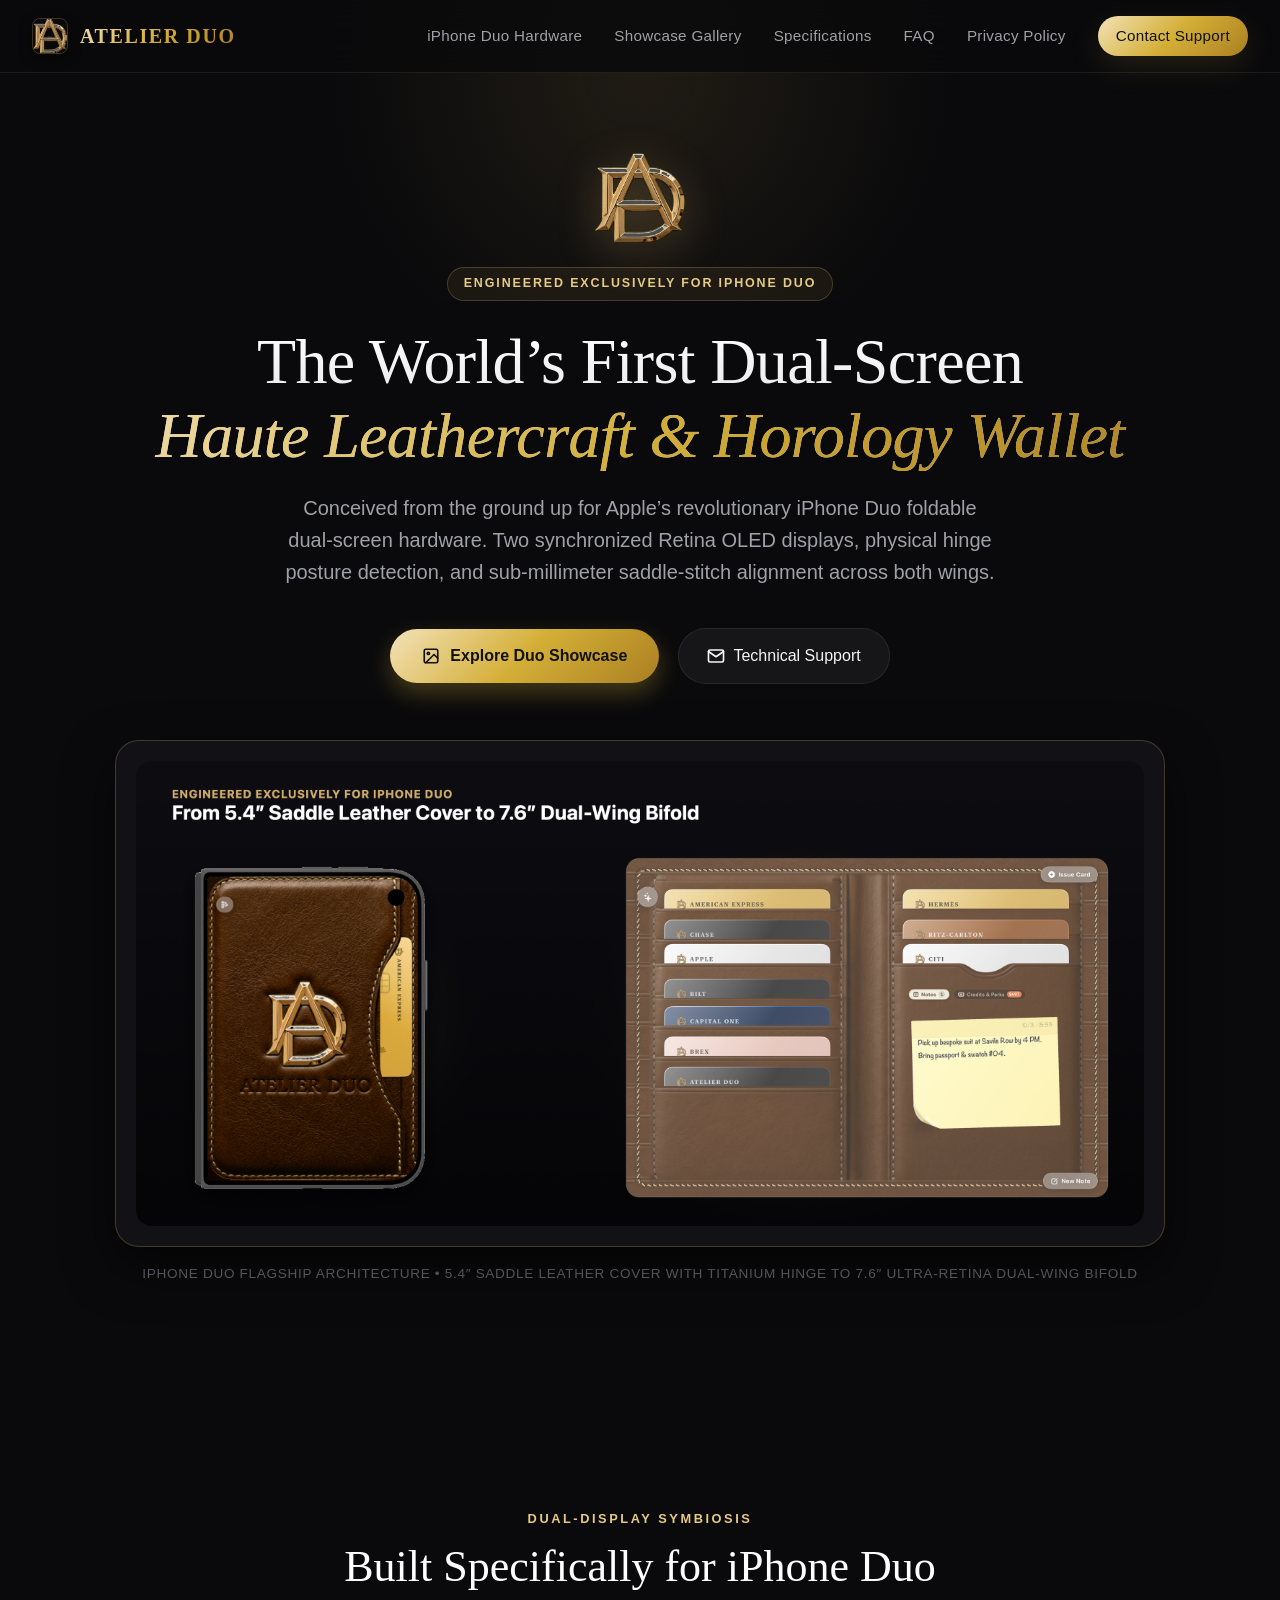
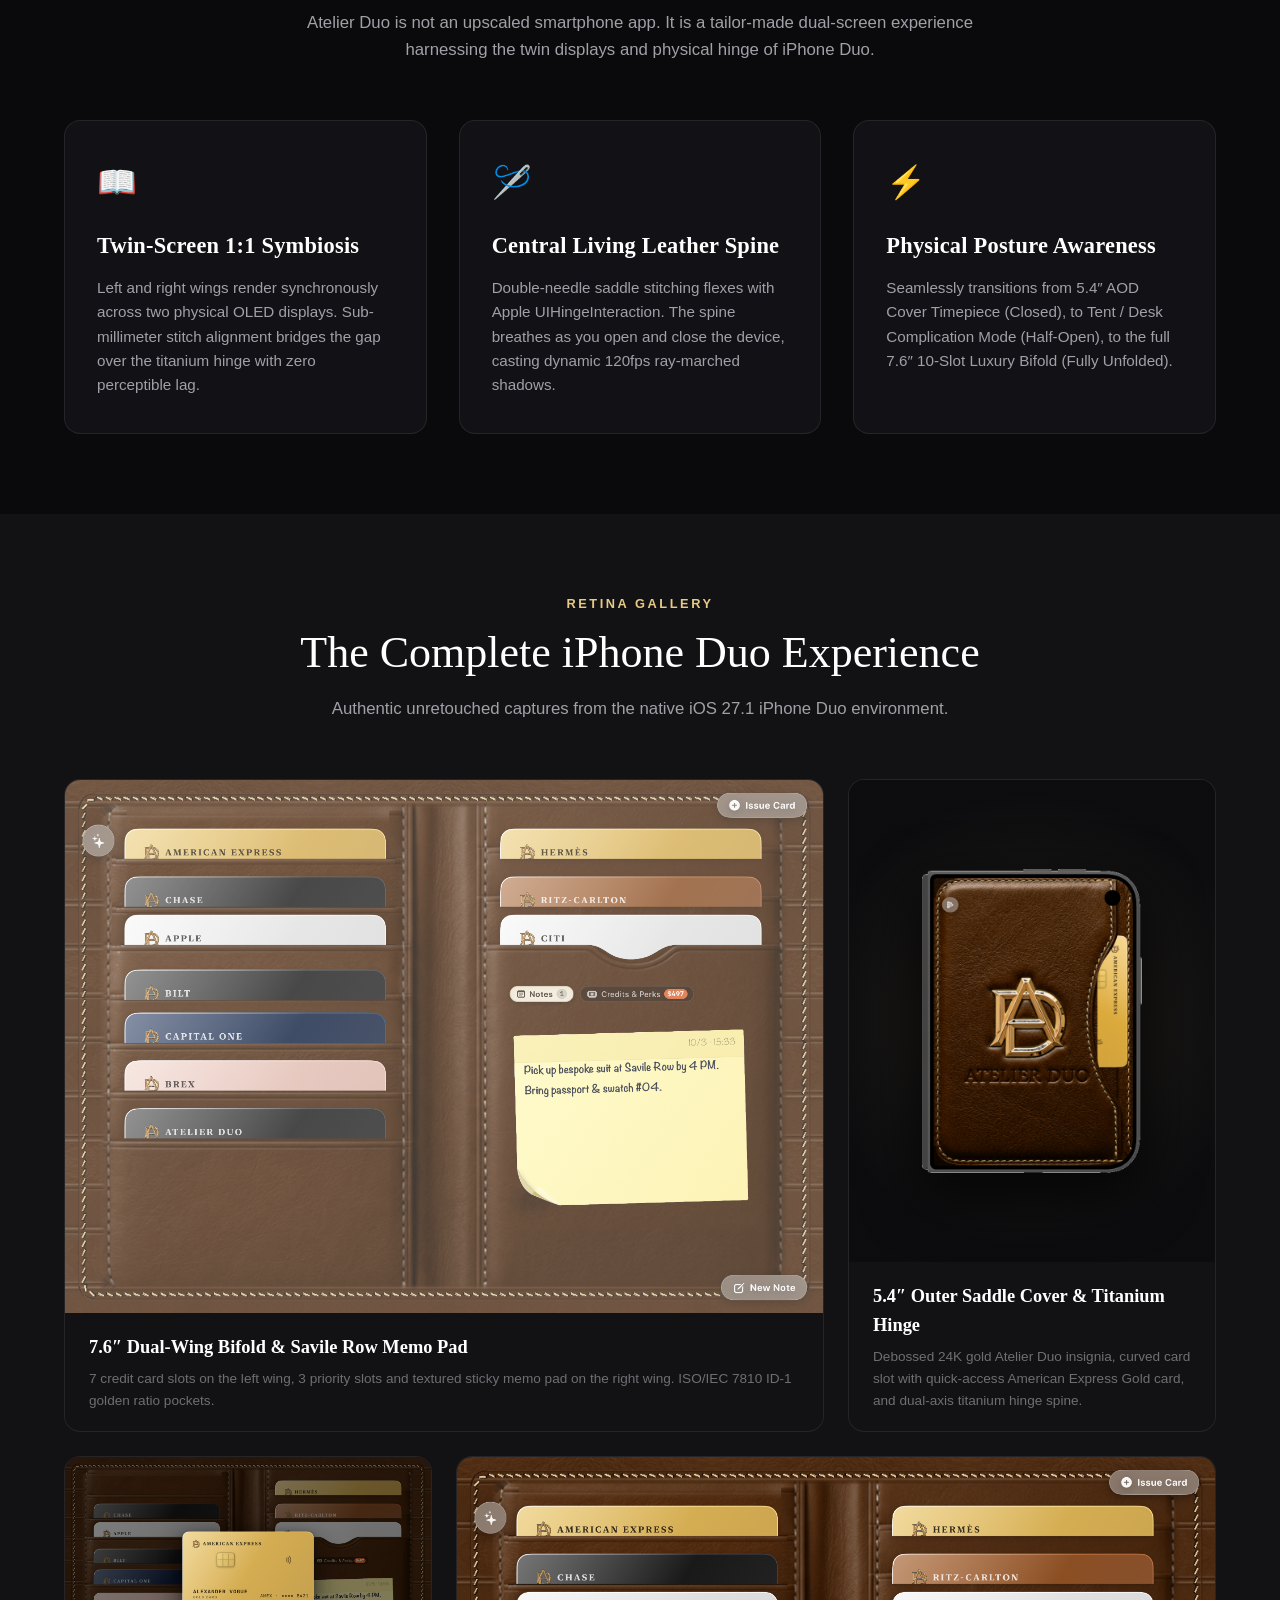
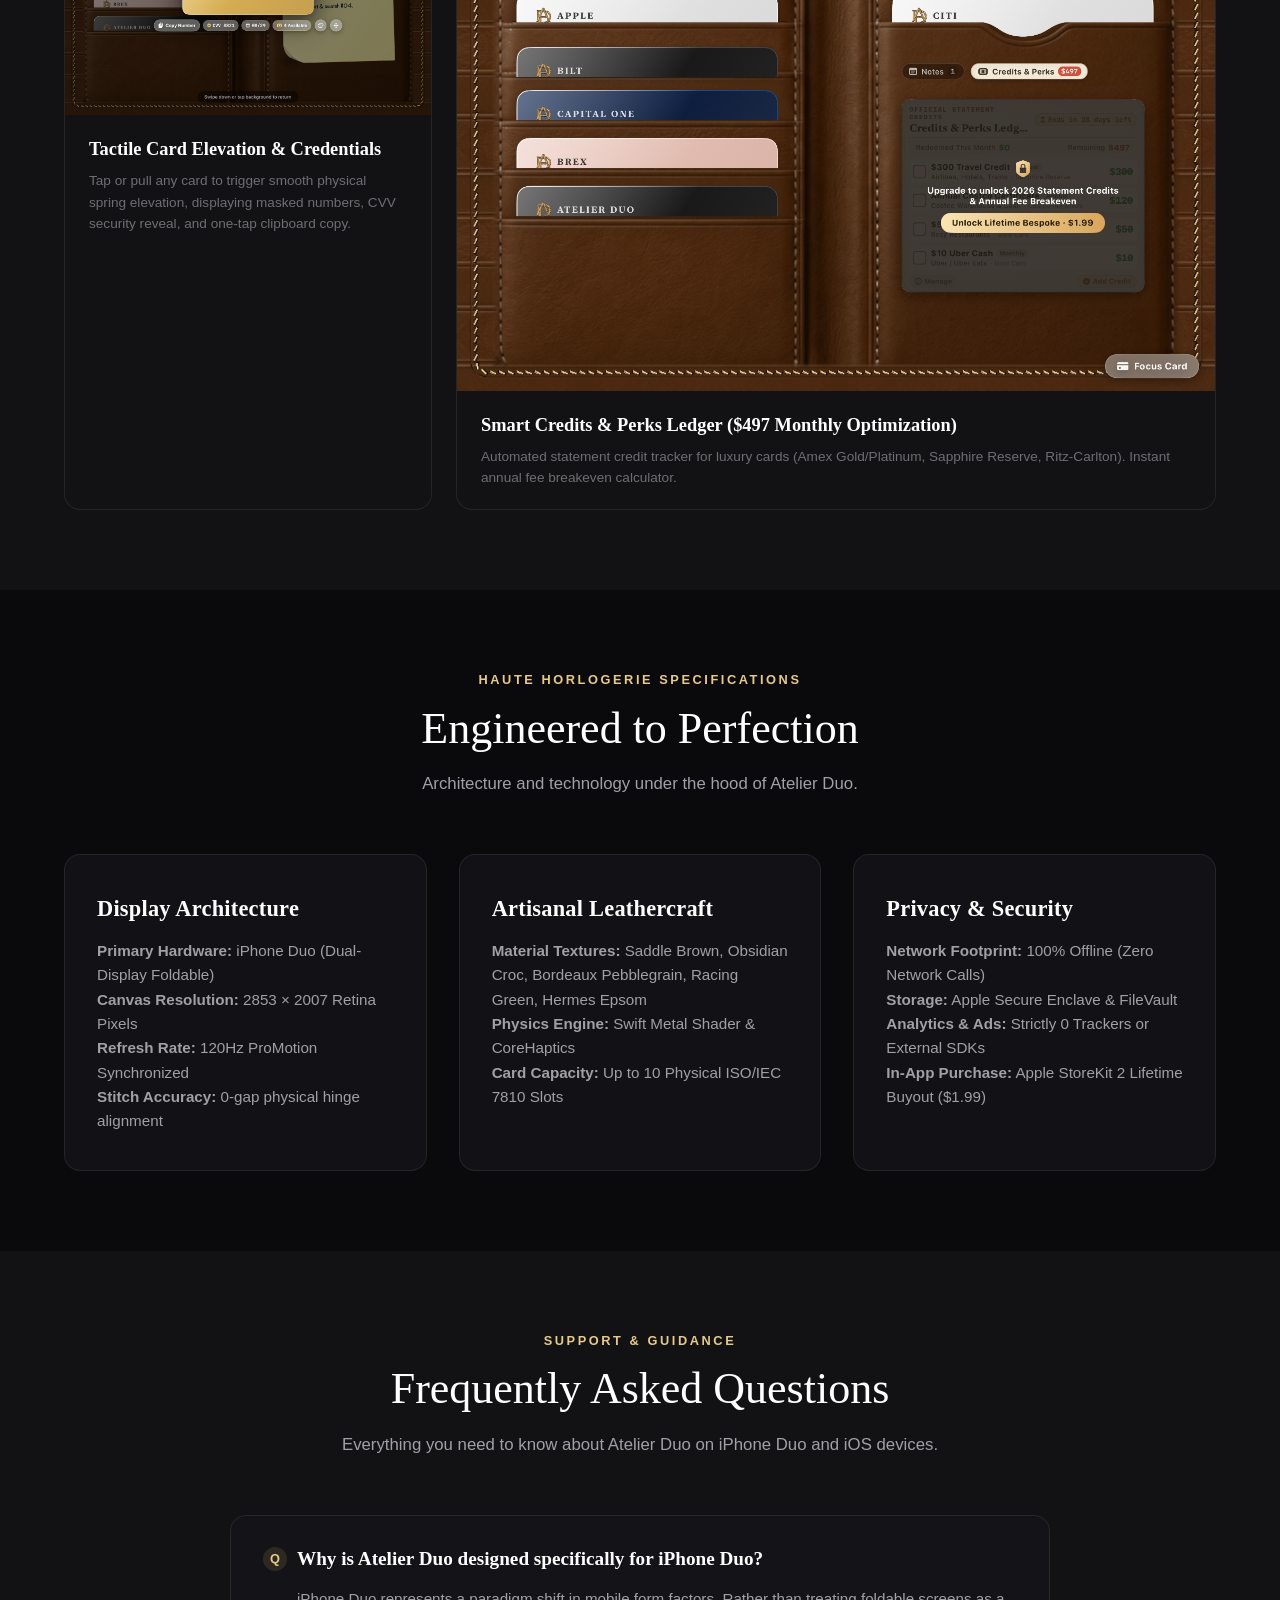
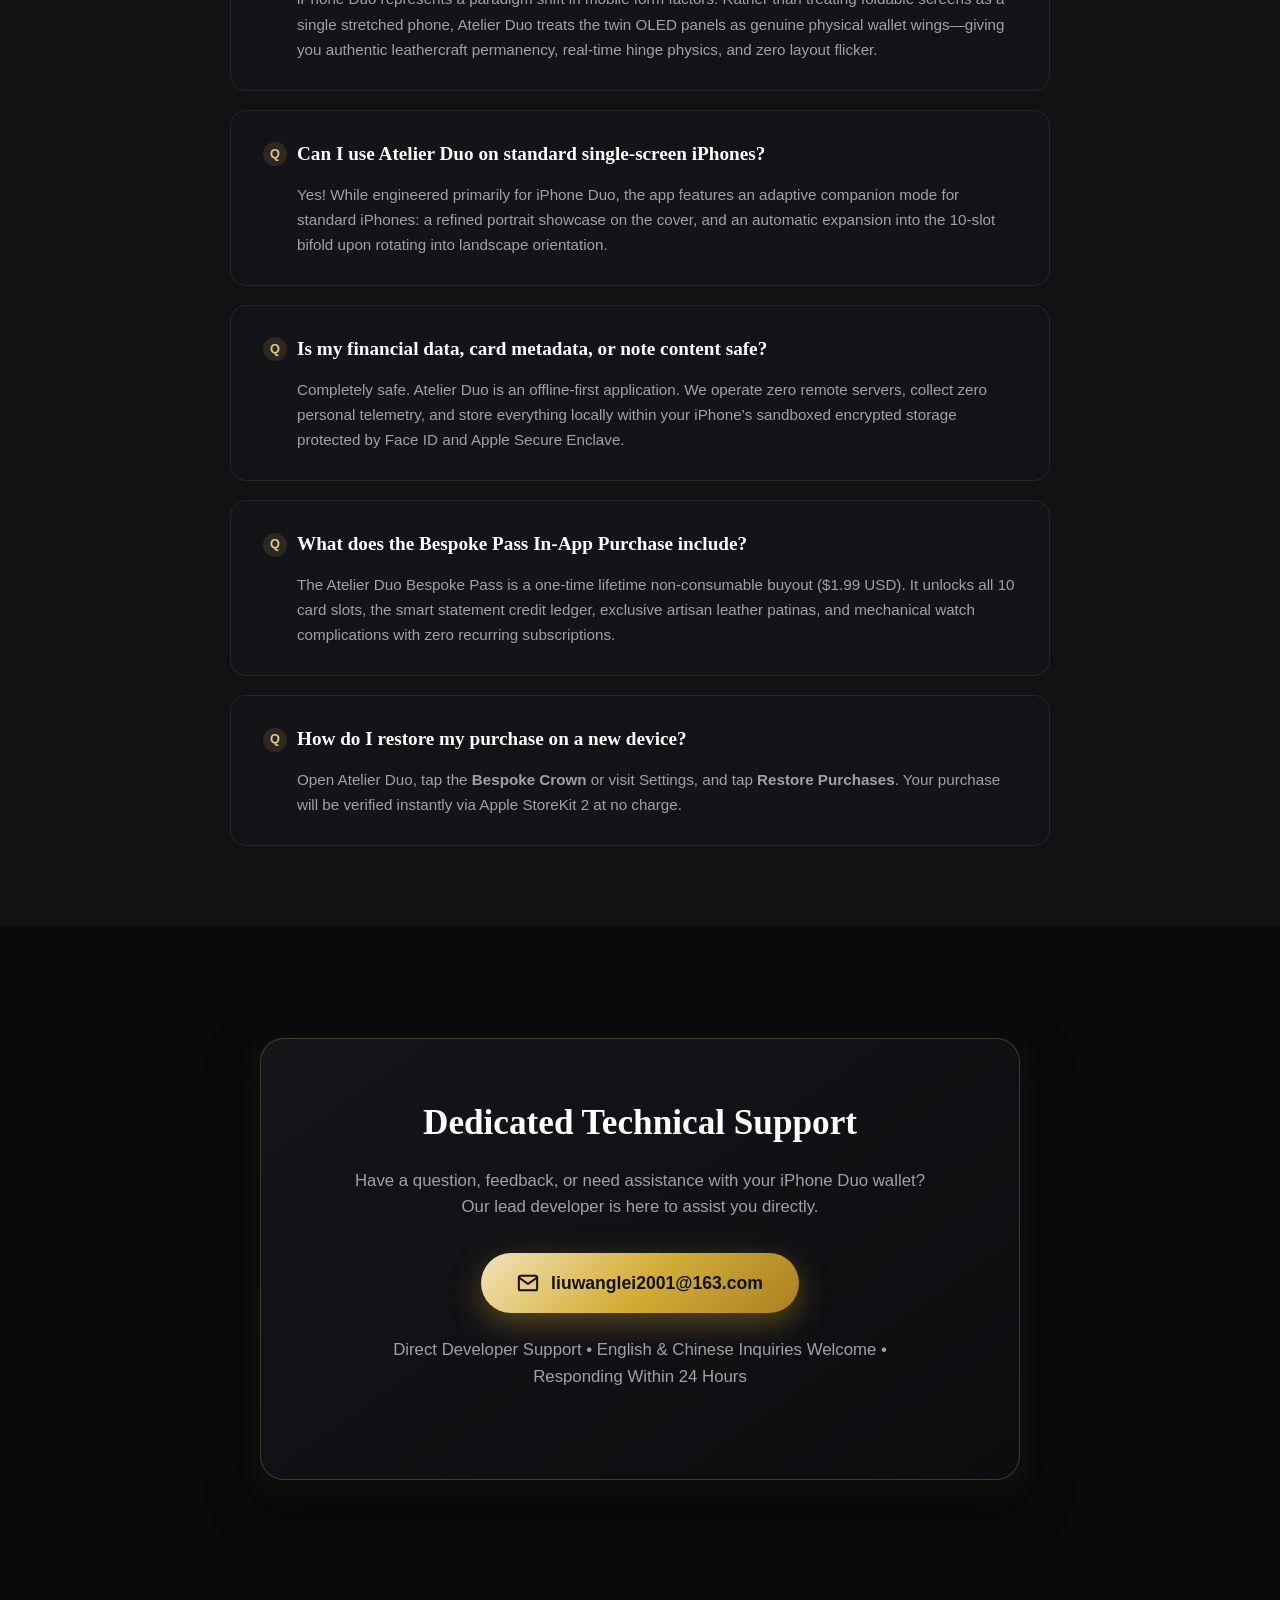
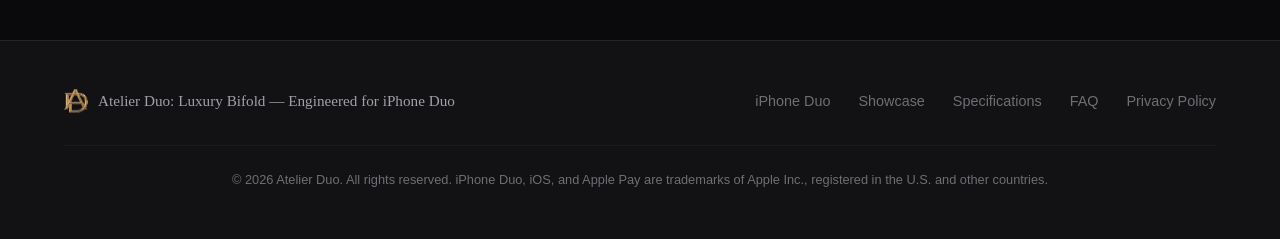
==== commit 7b442380: "feat: upgrade official website with authentic iPhone Duo hardware hinge cover and dual-screen flagsh" ====
--- a/index.html
+++ b/index.html
@@ -54,13 +54,13 @@
           </a>
         </div>
 
-        <!-- Master Hero Showcase Frame: 7.6" Unfolded iPhone Duo -->
+        <!-- Master Hero Showcase Frame: Flagship Duo Transformation -->
         <div class="showcase-visual">
           <div class="showcase-frame">
-            <img src="./assets/duo_unfolded_overview.png" alt="Atelier Duo Unfolded 7.6 Inch Dual-Screen Bifold on iPhone Duo">
+            <img src="./assets/duo_flagship_transformation.png" alt="Atelier Duo Flagship: From 5.4 Inch Cover to 7.6 Inch Dual-Wing Bifold on iPhone Duo">
           </div>
           <p class="showcase-caption">
-            iPhone Duo Unfolded 7.6″ Ultra-Retina Bifold Canvas • Dual-Wing Architecture with Central Living Saddle-Stitched Spine
+            iPhone Duo Flagship Architecture • 5.4″ Saddle Leather Cover with Titanium Hinge to 7.6″ Ultra-Retina Dual-Wing Bifold
           </p>
         </div>
       </div>
@@ -117,11 +117,13 @@
           </div>
 
           <!-- Item 2: Folded Outer Cover -->
-          <div class="gallery-item">
-            <img src="./assets/duo_folded_cover.png" alt="iPhone Duo 5.4 Inch Cover Screen">
-            <div class="gallery-item-info">
-              <h4 class="gallery-item-title">5.4″ Outer Saddle Cover</h4>
-              <p class="gallery-item-desc">Debossed 24K gold Atelier Duo insignia, curved card slot with quick-access American Express Gold card, and edge-to-edge saddle grain.</p>
+          <div class="gallery-item cover-device-card">
+            <div class="cover-img-wrapper">
+              <img src="./assets/duo_folded_cover.png" alt="iPhone Duo 5.4 Inch Folded Device with Titanium Hinge">
+            </div>
+            <div class="gallery-item-info">
+              <h4 class="gallery-item-title">5.4″ Outer Saddle Cover & Titanium Hinge</h4>
+              <p class="gallery-item-desc">Debossed 24K gold Atelier Duo insignia, curved card slot with quick-access American Express Gold card, and dual-axis titanium hinge spine.</p>
             </div>
           </div>
 
--- a/styles.css
+++ b/styles.css
@@ -420,6 +420,33 @@
   display: block;
 }
 
+.cover-device-card {
+  display: flex;
+  flex-direction: column;
+}
+
+.cover-img-wrapper {
+  padding: 2.25rem 1.5rem;
+  background: radial-gradient(circle at center, rgba(197, 160, 89, 0.10) 0%, rgba(12, 12, 14, 0.95) 75%);
+  display: flex;
+  justify-content: center;
+  align-items: center;
+  flex: 1;
+  min-height: 340px;
+}
+
+.cover-img-wrapper img {
+  max-height: 320px;
+  width: auto;
+  display: block;
+  filter: drop-shadow(0 20px 30px rgba(0, 0, 0, 0.85));
+  transition: transform 0.4s cubic-bezier(0.16, 1, 0.3, 1);
+}
+
+.cover-device-card:hover .cover-img-wrapper img {
+  transform: translateY(-6px) scale(1.02);
+}
+
 .gallery-item-info {
   padding: 1.25rem 1.5rem;
 }
